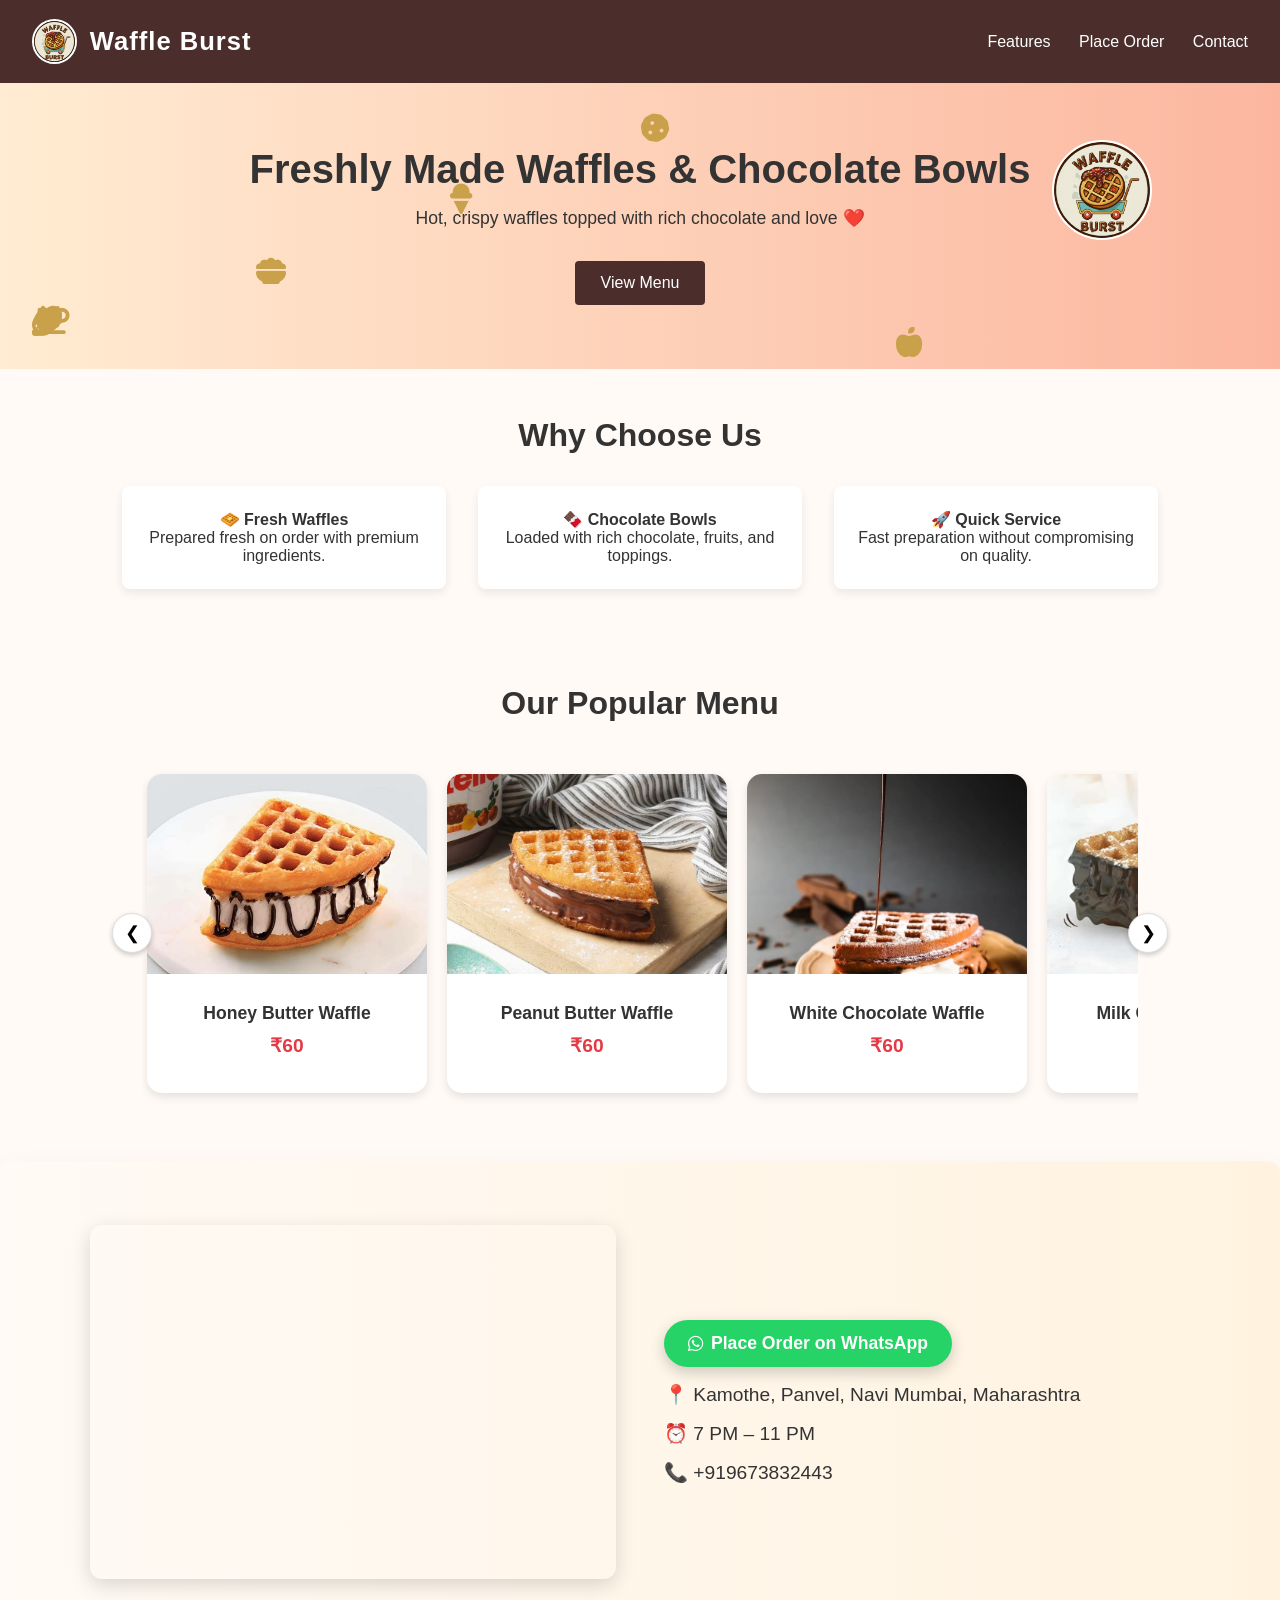
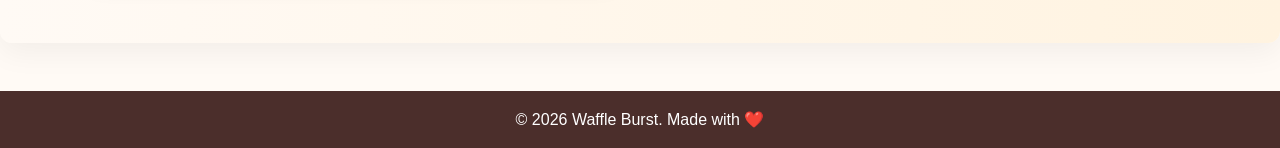
==== index.html @ cf6575ee "Initial push" ====
<!DOCTYPE html>
<html lang="en">

<head>
    <meta charset="UTF-8">

    <meta name="viewport" content="width=device-width, initial-scale=1.0">
    <title>Waffle Burst | Fresh Waffles & Chocolate Bowls</title>

    <!-- Font Awesome for icons -->
    <link rel="stylesheet" href="https://cdnjs.cloudflare.com/ajax/libs/font-awesome/6.5.0/css/all.min.css">

    <link rel="stylesheet" href="css/style.css">

</head>

<body>
    <div id="header-placeholder"></div>
    <section class="hero">
        <h2>Freshly Made Waffles & Chocolate Bowls</h2>
        <p>Hot, crispy waffles topped with rich chocolate and love ❤️</p>
        <button onclick="window.location.href='order.html'">
            View Menu
        </button>


        <!-- Floating logo -->
        <div class="floating-logo">
            <img src="assets/images/logo/logo-circle.jpeg" alt="Waffle Burst Logo">
        </div>

        <!-- Floating dessert icons -->
        <div class="floating-icon"><i class="fa-solid fa-bowl-food"></i></div>
        <div class="floating-icon"><i class="fa-solid fa-cookie"></i></div>
        <div class="floating-icon"><i class="fa-solid fa-ice-cream"></i></div>
        <div class="floating-icon"><i class="fa-solid fa-apple-whole"></i></div>
        <div class="floating-icon"><i class="fa-solid fa-droplet"></i></div>
        <div class="floating-icon"><i class="fa-solid fa-candy-cane"></i></div>
        <div class="floating-icon"><i class="fa-solid fa-mug-saucer"></i></div>
        <div class="floating-icon"><i class="fa-solid fa-pepper-hot"></i></div>
    </section>




    <section class="section" id="features">
        <h3>Why Choose Us</h3>
        <div class="features">
            <div class="card">
                <h4>🧇 Fresh Waffles</h4>
                <p>Prepared fresh on order with premium ingredients.</p>
            </div>
            <div class="card">
                <h4>🍫 Chocolate Bowls</h4>
                <p>Loaded with rich chocolate, fruits, and toppings.</p>
            </div>
            <div class="card">
                <h4>🚀 Quick Service</h4>
                <p>Fast preparation without compromising on quality.</p>
            </div>
        </div>
    </section>

    <section class="section" id="menu">
        <h3>Our Popular Menu</h3>
        <div class="menu-slider-wrapper">
            <button class="menu-nav-btn menu-prev-btn">&#10094;</button>

            <div class="menu-items" id="menuSlider">
                <div class="menu-item">
                    <img src="assets/images/product/1.jpeg" alt="Honey Butter Waffle">
                    <div>
                        <h4>Honey Butter Waffle</h4>
                        <p>₹60</p>
                    </div>
                </div>

                <div class="menu-item">
                    <img src="assets/images/product/4.jpeg" alt="Peanut Butter Waffle">
                    <div>
                        <h4>Peanut Butter Waffle</h4>
                        <p>₹60</p>
                    </div>
                </div>

                <div class="menu-item">
                    <img src="assets/images/product/5.jpeg" alt="White Chocolate Waffle">
                    <div>
                        <h4>White Chocolate Waffle</h4>
                        <p>₹60</p>
                    </div>
                </div>

                <div class="menu-item">
                    <img src="assets/images/product/6.jpeg" alt="Milk Chocolate Waffle">
                    <div>
                        <h4>Milk Chocolate Waffle</h4>
                        <p>₹60</p>
                    </div>
                </div>

                <div class="menu-item">
                    <img src="assets/images/product/7.jpeg" alt="Almond Chocolate Waffle">
                    <div>
                        <h4>Almond Chocolate Waffle</h4>
                        <p>₹110</p>
                    </div>
                </div>

                <div class="menu-item">
                    <img src="assets/images/product/8.jpeg" alt="Dark Chocolate Waffle">
                    <div>
                        <h4>Dark Chocolate Waffle</h4>
                        <p>₹120</p>
                    </div>
                </div>

                <div class="menu-item">
                    <img src="assets/images/product/9.jpeg" alt="Dark & White Chocolate Waffle">
                    <div>
                        <h4>Dark & White Chocolate Waffle</h4>
                        <p>₹130</p>
                    </div>
                </div>

                <div class="menu-item">
                    <img src="assets/images/product/1.jpeg" alt="Milk & White Chocolate Waffle">
                    <div>
                        <h4>Milk & White Chocolate Waffle</h4>
                        <p>₹130</p>
                    </div>
                </div>

                <div class="menu-item">
                    <img src="assets/images/product/2.jpeg" alt="Triple Chocolate Waffle">
                    <div>
                        <h4>Triple Chocolate Waffle</h4>
                        <p>₹150</p>
                    </div>
                </div>

                <div class="menu-item">
                    <img src="assets/images/product/3.jpeg" alt="Kitkat Waffle">
                    <div>
                        <h4>Kitkat Waffle</h4>
                        <p>₹150</p>
                    </div>
                </div>

                <div class="menu-item">
                    <img src="assets/images/product/4.jpeg" alt="Naked Nutella Waffle">
                    <div>
                        <h4>Naked Nutella Waffle</h4>
                        <p>₹170</p>
                    </div>
                </div>

                <div class="menu-item">
                    <img src="assets/images/product/5.jpeg" alt="Butterscotch Waffle">
                    <div>
                        <h4>Butterscotch Waffle</h4>
                        <p>₹130</p>
                    </div>
                </div>

                <div class="menu-item">
                    <img src="assets/images/product/6.jpeg" alt="Oreo Cream Waffle">
                    <div>
                        <h4>Oreo Cream Waffle</h4>
                        <p>₹150</p>
                    </div>
                </div>

                <div class="menu-item">
                    <img src="assets/images/product/7.jpeg" alt="Red Velvet Waffle">
                    <div>
                        <h4>Red Velvet Waffle</h4>
                        <p>₹150</p>
                    </div>
                </div>

                <div class="menu-item">
                    <img src="assets/images/product/8.jpeg" alt="Biscoff Waffle">
                    <div>
                        <h4>Biscoff Waffle</h4>
                        <p>₹170</p>
                    </div>
                </div>

                <div class="menu-item">
                    <img src="assets/images/product/9.jpeg" alt="Pistachio Kunafa Waffle">
                    <div>
                        <h4>Pistachio Kunafa Waffle</h4>
                        <p>₹180</p>
                    </div>
                </div>

                <div class="menu-item">
                    <img src="assets/images/product/11.jpg" alt="Dark Fantasy Bowl">
                    <div>
                        <h4>Dark Fantasy Bowl</h4>
                        <p>₹99</p>
                    </div>
                </div>

                <div class="menu-item">
                    <img src="assets/images/product/10.jpg" alt="Classic Chocolate Bowl">
                    <div>
                        <h4>Classic Chocolate Bowl</h4>
                        <p>₹99</p>
                    </div>
                </div>

                <div class="menu-item">
                    <img src="assets/images/product/12.jpg" alt="Double Chocolate Bowl">
                    <div>
                        <h4>Double Chocolate Bowl</h4>
                        <p>₹120</p>
                    </div>
                </div>

                <div class="menu-item">
                    <img src="assets/images/product/13.webp" alt="Triple Chocolate Bowl">
                    <div>
                        <h4>Triple Chocolate Bowl</h4>
                        <p>₹120</p>
                    </div>
                </div>

                <div class="menu-item">
                    <img src="assets/images/product/11.jpg" alt="Kitkat Bowl">
                    <div>
                        <h4>Kitkat Bowl</h4>
                        <p>₹120</p>
                    </div>
                </div>

                <div class="menu-item">
                    <img src="assets/images/product/12.jpg" alt="Oreo Chocolate Bowl">
                    <div>
                        <h4>Oreo Chocolate Bowl</h4>
                        <p>₹140</p>
                    </div>
                </div>

                <div class="menu-item">
                    <img src="assets/images/product/10.jpg" alt="Nutella Chocolate Bowl">
                    <div>
                        <h4>Nutella Chocolate Bowl</h4>
                        <p>₹140</p>
                    </div>
                </div>

                <div class="menu-item">
                    <img src="assets/images/product/13.webp" alt="Lotus Biscoff Bowl">
                    <div>
                        <h4>Lotus Biscoff Bowl</h4>
                        <p>₹140</p>
                    </div>
                </div>
                <button class="menu-nav-btn menu-next-btn">&#10095;</button>
            </div>
        </div>
    </section>
    <section class="section contact-section" id="contact">
        <div class="contact-wrapper">

            <!-- Map on the left -->
            <div class="map-container wow slideInLeft">
                <iframe
                    src="https://www.google.com/maps/embed?pb=!1m18!1m12!1m3!1d120703.31791237797!2d73.0930578!3d19.0206609!2m3!1f0!2f0!3f0!3m2!1i1024!2i768!4f13.1!3m3!1m2!1s0x3be7e9ada5670105%3A0xb6be27c3fa87b53!2sWaffle%20burst!5e0!3m2!1sen!2sin!4v1769348618254!5m2!1sen!2sin"
                    width="300" height="350" style="border:0;" allowfullscreen="" loading="lazy"
                    referrerpolicy="no-referrer-when-downgrade"></iframe>
            </div>

            <!-- Contact info + Order button -->
            <div class="contact-info wow slideInRight">
                <a href="https://wa.me/+919673832443?text=Hi%20I%20want%20to%20order%20waffles!" target="_blank"
                    class="whatsapp-btn">
                    <i class="fa-brands fa-whatsapp"></i> Place Order on WhatsApp
                </a>
                <p>📍 Kamothe, Panvel, Navi Mumbai, Maharashtra</p>
                <p>⏰ 7 PM – 11 PM</p>
                <p>📞 +919673832443</p>
            </div>

        </div>
    </section>
    <div id="footer-placeholder"></div>
    <script src="js/script.js"></script>

</body>

</html>
---- css/style.css ----
:root {
    --primary: #1a1a1a;
    --accent: #c9a14a;
    --bg: #0f0f0f;
    --text: #eaeaea;
    --muted: #9a9a9a;
}

* {
    margin: 0;
    padding: 0;
    box-sizing: border-box;
    font-family: 'Segoe UI', Tahoma, Geneva, Verdana, sans-serif;
}

body {
    background: #fffaf5;
    color: #333;
}

header {
    background: #4b2e2b;
    color: #fff;
    padding: 1.2rem 2rem;
    display: flex;
    justify-content: space-between;
    align-items: center;
}

header h1 {
    font-size: 1.6rem;
    letter-spacing: 1px;
}

nav a {
    color: #fff;
    margin-left: 1.5rem;
    text-decoration: none;
    font-weight: 500;
}

nav a:hover {
    text-decoration: underline;
}

.hero {
    padding: 4rem 2rem;
    text-align: center;
    background: linear-gradient(to right, #ffecd2, #fcb69f);
}

.hero h2 {
    font-size: 2.5rem;
    margin-bottom: 1rem;
}

.hero p {
    font-size: 1.1rem;
    margin-bottom: 2rem;
}

.hero button {
    background: #4b2e2b;
    color: #fff;
    border: none;
    padding: 0.8rem 1.6rem;
    font-size: 1rem;
    cursor: pointer;
    border-radius: 4px;
}

.section {
    padding: 3rem 2rem;
    max-width: 1100px;
    margin: auto;
}

.section h3 {
    text-align: center;
    margin-bottom: 2rem;
    font-size: 2rem;
}

.features {
    display: grid;
    grid-template-columns: repeat(auto-fit, minmax(250px, 1fr));
    gap: 2rem;
}

.card {
    background: #fff;
    padding: 1.5rem;
    border-radius: 8px;
    box-shadow: 0 4px 10px rgba(0, 0, 0, 0.08);
    text-align: center;
}

.menu-items {
    display: grid;
    grid-template-columns: repeat(auto-fit, minmax(220px, 1fr));
    gap: 2rem;
}

.menu-item {
    background: #fff;
    border-radius: 8px;
    overflow: hidden;
    box-shadow: 0 4px 10px rgba(0, 0, 0, 0.08);
}

.menu-item img {
    width: 100%;
    height: 160px;
    object-fit: cover;
}

footer {
    background: #4b2e2b;
    color: #fff;
    text-align: center;
    padding: 1.2rem;
    margin-top: 3rem;
}

@media (max-width: 600px) {
    .hero h2 {
        font-size: 2rem;
    }
}

.logo-area {
    display: flex;
    align-items: center;
    gap: 0.8rem;
}

.logo-area img {
    width: 45px;
    height: 45px;
    border-radius: 50%;
    object-fit: cover;
    border: 2px solid #fff;
    /* optional */
}

nav a {
    position: relative;
    color: #fff;
    margin-left: 1.5rem;
    text-decoration: none;
    font-weight: 500;
    padding-bottom: 4px;
    transition: color 0.3s ease;
}

/* underline slide animation */
nav a::after {
    content: "";
    position: absolute;
    left: 0;
    bottom: 0;
    width: 0%;
    height: 2px;
    background-color: #fff;
    transition: width 0.3s ease;
}

/* hover effect */
nav a:hover {
    color: #ffecd2;
    text-decoration: none;
}

nav a:hover::after {
    width: 100%;
}

nav a {
    animation: navFade 0.6s ease forwards;
    opacity: 0;
}

nav a:nth-child(1) {
    animation-delay: 0.2s;
}

nav a:nth-child(2) {
    animation-delay: 0.35s;
}

nav a:nth-child(3) {
    animation-delay: 0.5s;
}

@keyframes navFade {
    from {
        opacity: 0;
        transform: translateY(-6px);
    }

    to {
        opacity: 1;
        transform: translateY(0);
    }
}

nav a:active {
    transform: scale(0.95);
}

.logo-area {
    display: flex;
    align-items: center;
    gap: 0.8rem;
    cursor: pointer;
}

/* LOGO */
.logo-area img {
    width: 45px;
    height: 45px;
    border-radius: 50%;
    object-fit: cover;
    border: 2px solid #fff;
    animation: logoPop 0.8s ease forwards;
}

/* BRAND NAME */
.logo-area h1 {
    font-size: 1.6rem;
    letter-spacing: 1px;
    animation: textSlide 0.8s ease forwards;
}

/* Entrance animations */
@keyframes logoPop {
    0% {
        opacity: 0;
        transform: scale(0.5) rotate(-10deg);
    }

    100% {
        opacity: 1;
        transform: scale(1) rotate(0);
    }
}

@keyframes textSlide {
    0% {
        opacity: 0;
        transform: translateX(-10px);
    }

    100% {
        opacity: 1;
        transform: translateX(0);
    }
}

.logo-area:hover img {
    transform: rotate(5deg) scale(1.05);
    transition: transform 0.3s ease;
}

.logo-area:hover h1 {
    letter-spacing: 2px;
    transition: letter-spacing 0.3s ease;
}

/* Mobile adjustments */
@media (max-width: 768px) {

    /* Header padding smaller */
    header {
        padding: 0.8rem 1.2rem;
        flex-direction: column;
        align-items: center;
    }

    /* Logo and name stacked */
    .logo-area {
        flex-direction: row;
        /* still row, but can wrap if needed */
        justify-content: center;
        gap: 0.5rem;
        margin-bottom: 0.5rem;
    }

    .logo-area img {
        width: 35px;
        height: 35px;
    }

    .logo-area h1 {
        font-size: 1.3rem;
    }

    /* Navbar links wrap to next line if needed */
    nav {
        display: flex;
        flex-wrap: wrap;
        justify-content: center;
        margin-top: 0.5rem;
    }

    nav a {
        margin: 0.3rem 0.8rem;
        font-size: 0.95rem;
    }

    .hero h2 {
        font-size: 2rem;
    }

    .hero p {
        font-size: 1rem;
    }

    .hero button {
        padding: 0.7rem 1.4rem;
        font-size: 0.9rem;
    }
}

/* Floating logo style */
.floating-logo {
    position: absolute;
    top: 25%;
    right: 10%;
    width: 100px;
    height: 100px;
    z-index: 5;
    animation: float 4s ease-in-out infinite;
    cursor: pointer;
}

.floating-logo img {
    width: 100%;
    height: 100%;
    border-radius: 50%;
    border: 2px solid #fff;
    transition: transform 0.3s ease;
}

/* Hover: bounce like ball */
.floating-logo:hover img {
    transform: translateY(-15px) rotate(15deg) scale(1.1);
}

/* Floating animation */
@keyframes float {
    0% {
        transform: translateY(0) translateX(0);
    }

    25% {
        transform: translateY(-10px) translateX(5px);
    }

    50% {
        transform: translateY(0) translateX(0);
    }

    75% {
        transform: translateY(10px) translateX(-5px);
    }

    100% {
        transform: translateY(0) translateX(0);
    }
}

/* Mobile adjustment */
@media(max-width: 768px) {
    .floating-logo {
        top: 15%;
        right: 5%;
        width: 85px;
        height: 85px;
    }
}

.hero {
    position: relative;
    padding: 4rem 2rem;
    text-align: center;
    background: linear-gradient(to right, #ffecd2, #fcb69f);
}

/* Floating logo */
.floating-logo {
    position: absolute;
    top: 20%;
    right: 10%;
    width: 100px;
    height: 100px;
    z-index: 5;
    animation: float 14s ease-in-out infinite;
    cursor: pointer;
}

.floating-logo img {
    width: 100%;
    height: 100%;
    border-radius: 50%;
    border: 2px solid #fff;
    transition: transform 0.3s ease;
}

.floating-logo:hover img {
    transform: translateY(-15px) rotate(15deg) scale(1.1);
}

/* Floating dessert icons */
.floating-icon {
    position: absolute;
    font-size: 30px;
    color: #c9a14a;
    /* gold accent */
    animation: floatIcon 6s ease-in-out infinite;
    cursor: default;
    transition: transform 0.3s ease, color 0.3s ease;
}

.floating-icon:hover {
    transform: translateY(-15px) rotate(20deg) scale(1.3);
    color: #ffecd2;
}

/* Different positions and delays */
.floating-icon:nth-child(1) {
    top: 20%;
    left: 10%;
    animation-delay: 0s;
}

.floating-icon:nth-child(2) {
    top: 50%;
    left: 80%;
    animation-delay: 1.5s;
}

.floating-icon:nth-child(3) {
    top: 70%;
    left: 30%;
    animation-delay: 3s;
}

.floating-icon:nth-child(4) {
    top: 40%;
    left: 60%;
    animation-delay: 4.5s;
}

.floating-icon:nth-child(5) {
    top: 60%;
    left: 20%;
    animation-delay: 2.2s;
}

.floating-icon:nth-child(6) {
    top: 10%;
    left: 50%;
    animation-delay: 3.8s;
}

.floating-icon:nth-child(7) {
    top: 35%;
    left: 35%;
    animation-delay: 1s;
}

.floating-icon:nth-child(8) {
    top: 85%;
    left: 70%;
    animation-delay: 2.8s;
}

/* Floating animation */
@keyframes float {
    0% {
        transform: translateY(0) translateX(0) rotate(0deg);
    }

    25% {
        transform: translateY(-10px) translateX(5px) rotate(10deg);
    }

    50% {
        transform: translateY(0) translateX(0) rotate(0deg);
    }

    75% {
        transform: translateY(10px) translateX(-5px) rotate(-10deg);
    }

    100% {
        transform: translateY(0) translateX(0) rotate(0deg);
    }
}

@keyframes floatIcon {
    0% {
        transform: translateY(0) translateX(0) rotate(0deg);
    }

    25% {
        transform: translateY(-15px) translateX(10px) rotate(10deg);
    }

    50% {
        transform: translateY(0) translateX(0) rotate(0deg);
    }

    75% {
        transform: translateY(15px) translateX(-10px) rotate(-10deg);
    }

    100% {
        transform: translateY(0) translateX(0) rotate(0deg);
    }
}

/* Mobile adjustments */
@media(max-width: 768px) {
    .floating-logo {
        width: 45px;
        height: 45px;
        top: 15%;
        right: 5%;
    }

    .floating-icon {
        font-size: 20px;
    }
}



/* Contact Section */
.contact-section {
    background: linear-gradient(to right, #fffaf5, #fff3e0);
    padding: 4rem 2rem;
    border-radius: 12px;
    box-shadow: 0 10px 30px rgba(0, 0, 0, 0.05);
    max-width: 2100px;
}

.contact-wrapper {
    display: flex;
    gap: 3rem;
    max-width: 1100px;
    margin: auto;
    align-items: center;
}

.map-container {
    flex: 1;
    min-height: 300px;
    border-radius: 12px;
    overflow: hidden;
    box-shadow: 0 6px 20px rgba(0, 0, 0, 0.15);
    transition: transform 0.5s ease;
}

.map-container:hover {
    transform: scale(1.02);
}

.contact-info {
    flex: 1;
    display: flex;
    flex-direction: column;
    justify-content: flex-start;
    align-items: flex-start;
    gap: 1rem;
    opacity: 0;
    transform: translateX(50px);
    transition: all 0.8s ease;
}

.contact-info.show {
    opacity: 1;
    transform: translateX(0);
}

.contact-info p {
    font-size: 1.2rem;
    margin: 0;
}

.whatsapp-btn {
    display: inline-flex;
    align-items: center;
    background-color: #25D366;
    color: #fff;
    font-weight: bold;
    padding: 0.8rem 1.5rem;
    border-radius: 50px;
    text-decoration: none;
    font-size: 1.1rem;
    box-shadow: 0 5px 15px rgba(0, 0, 0, 0.2);
    transform: translateX(100px);
    opacity: 0;
    transition: all 0.8s ease 0.2s;
}

.whatsapp-btn.show {
    transform: translateX(0);
    opacity: 1;
}

.whatsapp-btn i {
    margin-right: 0.5rem;
}

.whatsapp-btn:hover {
    transform: scale(1.1);
    box-shadow: 0 8px 20px rgba(0, 0, 0, 0.3);
}

/* Mobile view: stack vertically */
@media(max-width: 768px) {
    .contact-wrapper {
        flex-direction: column;
        gap: 1.5rem;
    }

    .contact-info {
        align-items: center;
        text-align: center;
    }

    .map-container {
        width: 100%;
        min-height: 200px;
    }
}

/* Wrapper to position buttons relative to the menu */
.menu-slider-wrapper {
    position: relative;
    width: 100%;
    padding: 0 20px;
    /* Space for buttons */
    box-sizing: border-box;
}

/* The Scrollable Container */
.menu-items {
    display: flex;
    overflow-x: auto;
    /* Enables horizontal scroll */
    scroll-behavior: smooth;
    /* Smooth sliding */
    gap: 20px;
    /* Space between cards */
    padding: 20px 5px;
    /* Padding for shadows */

    /* Hide scrollbars */
    scrollbar-width: none;
    /* Firefox */
    -ms-overflow-style: none;
    /* IE/Edge */
}

.menu-items::-webkit-scrollbar {
    display: none;
    /* Chrome/Safari */
}

/* Individual Card Styling */
.menu-item {
    flex: 0 0 280px;
    /* FIXED WIDTH: Prevents shrinking */
    background: white;
    border-radius: 15px;
    box-shadow: 0 4px 10px rgba(0, 0, 0, 0.1);
    overflow: hidden;
    text-align: center;
    transition: transform 0.3s;
}

.menu-item:hover {
    transform: translateY(-5px);
    /* Lift effect on hover */
}

/* Image Styling */
.menu-item img {
    width: 100%;
    height: 200px;
    object-fit: cover;
}

/* Text Content */
.menu-item div {
    padding: 15px;
}

.menu-item h4 {
    margin: 10px 0;
    font-size: 1.1rem;
}

.menu-item p {
    color: #e63946;
    /* Accent color for price */
    font-weight: bold;
    font-size: 1.2rem;
}

/* Navigation Buttons */
.menu-nav-btn {
    position: absolute;
    top: 50%;
    transform: translateY(-50%);
    background: #fff;
    border: 1px solid #ddd;
    width: 40px;
    height: 40px;
    border-radius: 50%;
    cursor: pointer;
    font-size: 18px;
    box-shadow: 0 2px 5px rgba(0, 0, 0, 0.2);
    z-index: 10;
    transition: background 0.3s;
}

.menu-nav-btn:hover {
    background: #f0f0f0;
}

.menu-prev-btn {
    left: -10px;
}

.menu-next-btn {
    right: -10px;
}

/* Responsive: Hide buttons on mobile (scrolling is natural on touch) */
@media (max-width: 768px) {
    .menu-nav-btn {
        display: none;
    }

    .menu-slider-wrapper {
        padding: 0;
    }
}
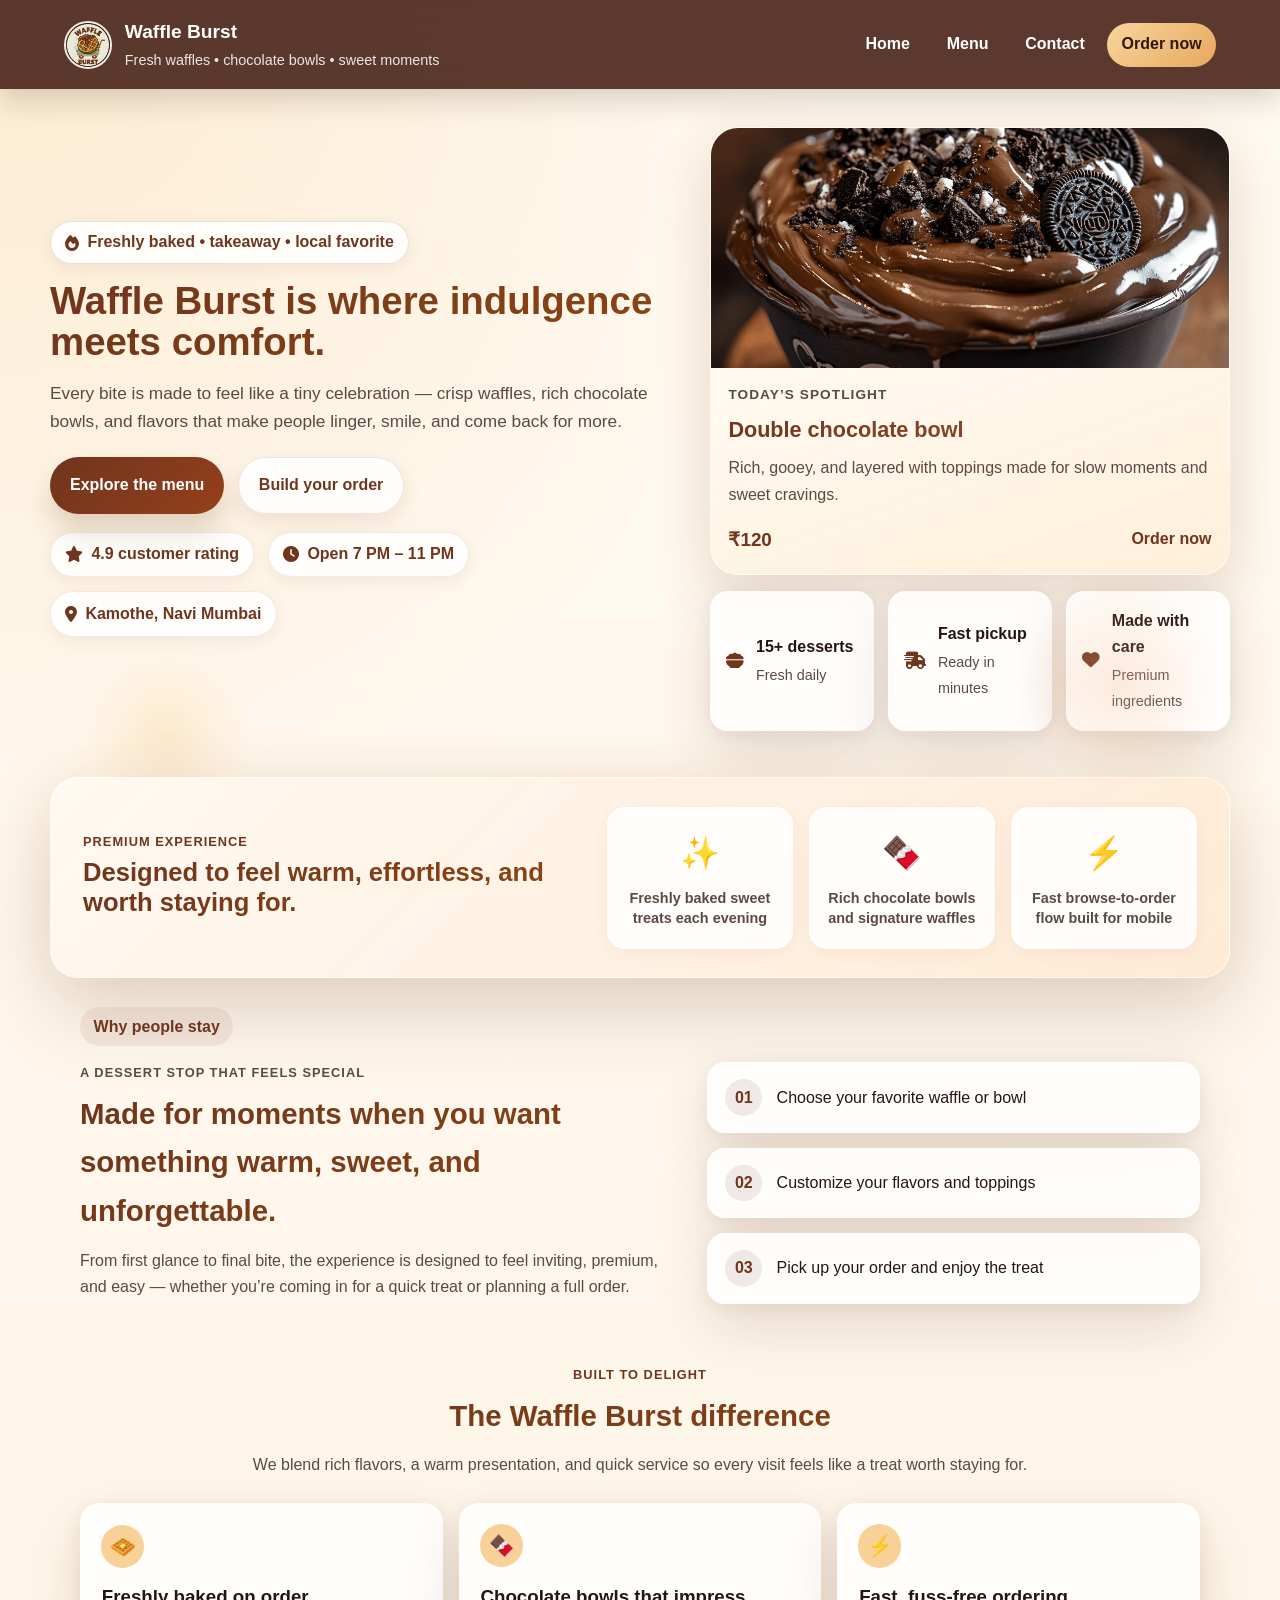
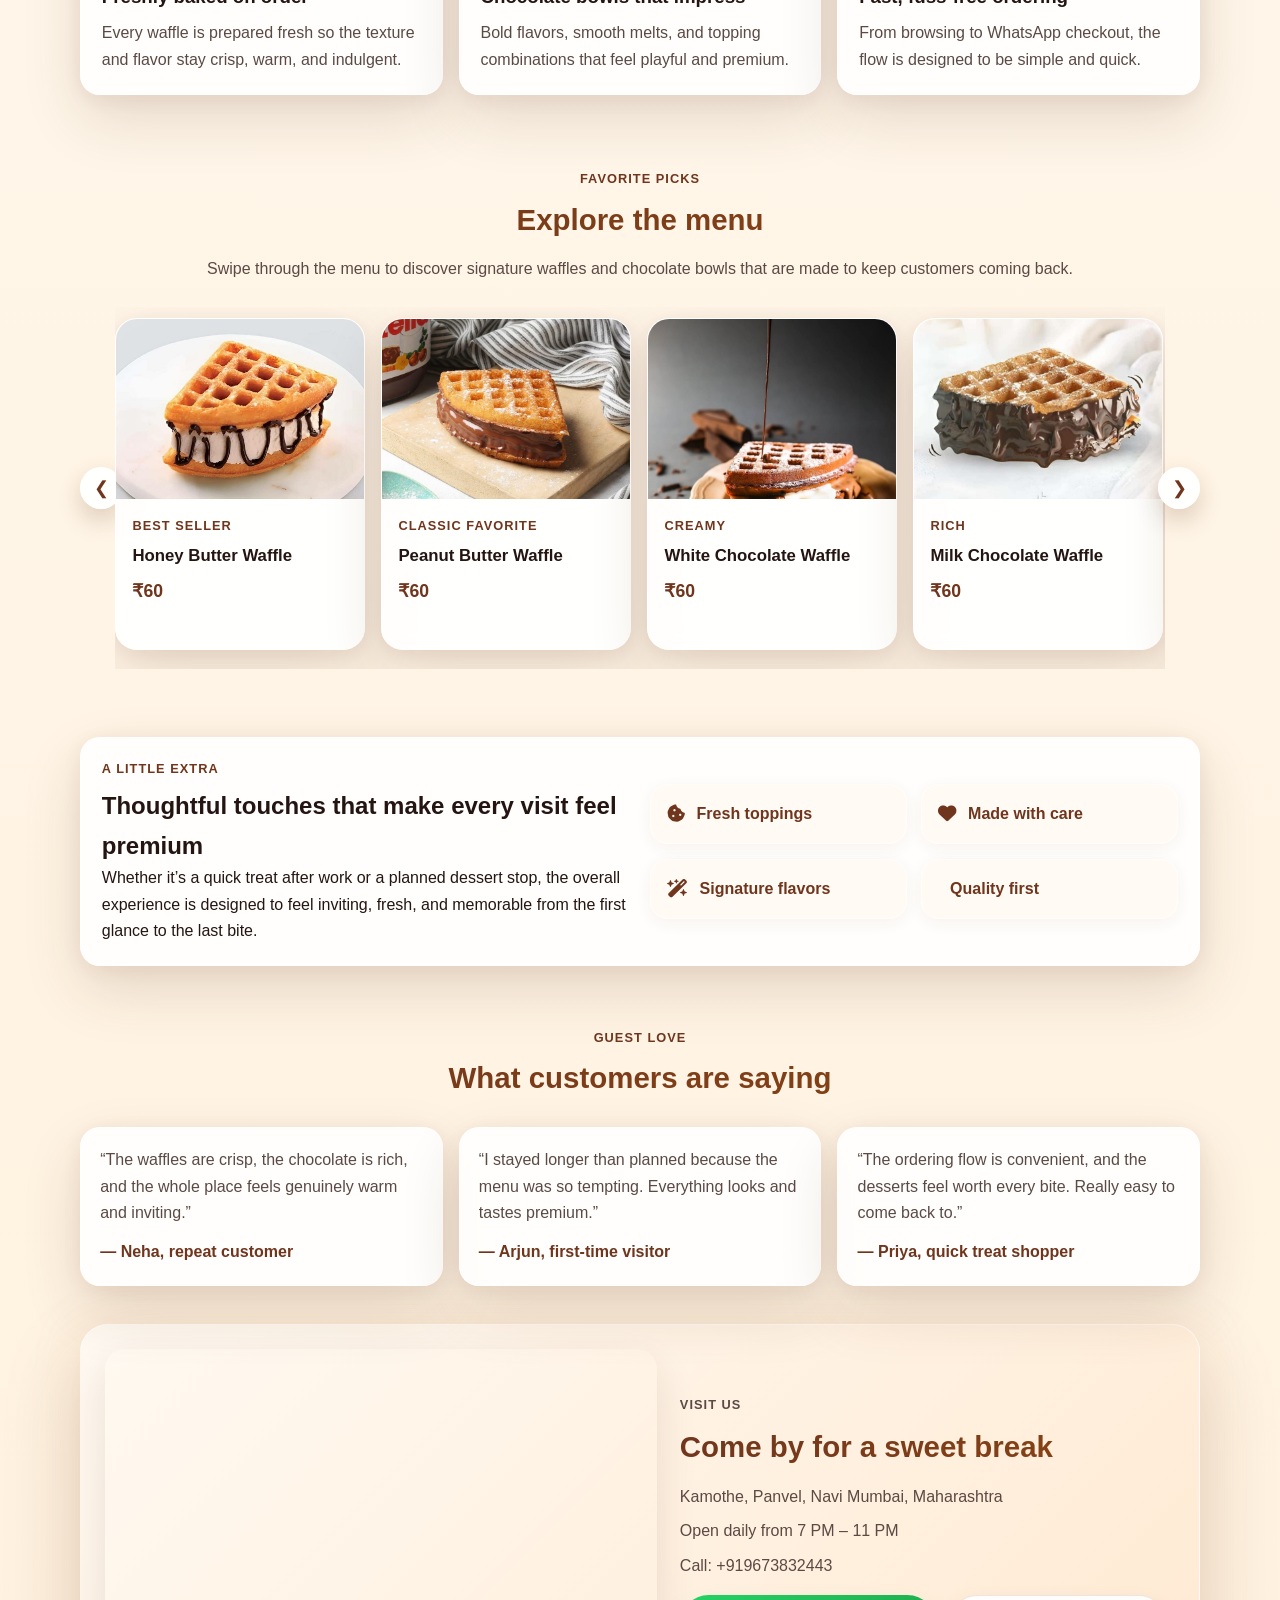
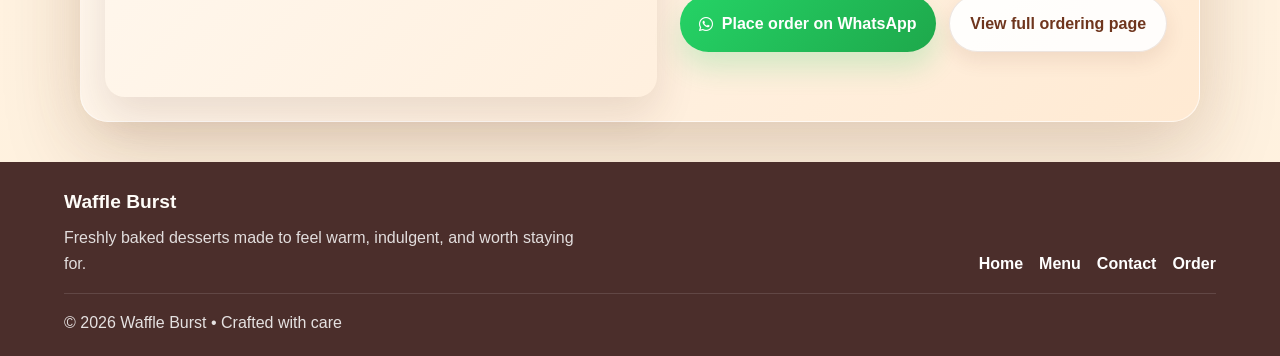
==== commit ad4337e7: "changed ui" ====
--- a/index.html
+++ b/index.html
@@ -3,292 +3,348 @@
 
 <head>
     <meta charset="UTF-8">
-
     <meta name="viewport" content="width=device-width, initial-scale=1.0">
     <title>Waffle Burst | Fresh Waffles & Chocolate Bowls</title>
-
-    <!-- Font Awesome for icons -->
     <link rel="stylesheet" href="https://cdnjs.cloudflare.com/ajax/libs/font-awesome/6.5.0/css/all.min.css">
-
     <link rel="stylesheet" href="css/style.css">
-
 </head>
 
 <body>
+    <div class="loader">
+        <div class="loader-content">
+            <img src="assets/images/logo/logo-circle.jpeg" alt="Waffle Burst" class="loader-logo">
+            <p class="loader-text">WAFFLE BURST</p>
+        </div>
+    </div>
     <div id="header-placeholder"></div>
+
     <section class="hero">
-        <h2>Freshly Made Waffles & Chocolate Bowls</h2>
-        <p>Hot, crispy waffles topped with rich chocolate and love ❤️</p>
-        <button onclick="window.location.href='order.html'">
-            View Menu
-        </button>
-
-
-        <!-- Floating logo -->
-        <div class="floating-logo">
-            <img src="assets/images/logo/logo-circle.jpeg" alt="Waffle Burst Logo">
-        </div>
-
-        <!-- Floating dessert icons -->
-        <div class="floating-icon"><i class="fa-solid fa-bowl-food"></i></div>
-        <div class="floating-icon"><i class="fa-solid fa-cookie"></i></div>
-        <div class="floating-icon"><i class="fa-solid fa-ice-cream"></i></div>
-        <div class="floating-icon"><i class="fa-solid fa-apple-whole"></i></div>
-        <div class="floating-icon"><i class="fa-solid fa-droplet"></i></div>
-        <div class="floating-icon"><i class="fa-solid fa-candy-cane"></i></div>
-        <div class="floating-icon"><i class="fa-solid fa-mug-saucer"></i></div>
-        <div class="floating-icon"><i class="fa-solid fa-pepper-hot"></i></div>
-    </section>
-
-
-
+        <div class="hero-copy reveal">
+            <p class="hero-badge"><i class="fa-solid fa-fire"></i> Freshly baked • takeaway • local favorite</p>
+            <h1>Waffle Burst is where indulgence meets comfort.</h1>
+            <p class="hero-description">
+                Every bite is made to feel like a tiny celebration — crisp waffles, rich chocolate bowls,
+                and flavors that make people linger, smile, and come back for more.
+            </p>
+            <div class="hero-actions">
+                <a href="#menu" class="primary-btn">Explore the menu</a>
+                <a href="order.html" class="secondary-btn">Build your order</a>
+            </div>
+            <div class="hero-meta">
+                <span><i class="fa-solid fa-star"></i> 4.9 customer rating</span>
+                <span><i class="fa-solid fa-clock"></i> Open 7 PM – 11 PM</span>
+                <span><i class="fa-solid fa-location-dot"></i> Kamothe, Navi Mumbai</span>
+            </div>
+        </div>
+
+        <div class="hero-showcase reveal">
+            <div class="showcase-card spotlight-card">
+                <img src="assets/images/product/13.webp" alt="Chocolate bowl special">
+                <div class="showcase-copy">
+                    <p class="eyebrow">Today’s spotlight</p>
+                    <h2>Double chocolate bowl</h2>
+                    <p>Rich, gooey, and layered with toppings made for slow moments and sweet cravings.</p>
+                    <div class="showcase-footer">
+                        <span>₹120</span>
+                        <a href="order.html">Order now</a>
+                    </div>
+                </div>
+            </div>
+
+            <div class="showcase-grid">
+                <div class="mini-card">
+                    <i class="fa-solid fa-bowl-food"></i>
+                    <div>
+                        <p>15+ desserts</p>
+                        <span>Fresh daily</span>
+                    </div>
+                </div>
+                <div class="mini-card">
+                    <i class="fa-solid fa-truck-fast"></i>
+                    <div>
+                        <p>Fast pickup</p>
+                        <span>Ready in minutes</span>
+                    </div>
+                </div>
+                <div class="mini-card">
+                    <i class="fa-solid fa-heart"></i>
+                    <div>
+                        <p>Made with care</p>
+                        <span>Premium ingredients</span>
+                    </div>
+                </div>
+            </div>
+        </div>
+    </section>
+
+    <section class="premium-strip reveal">
+        <div class="premium-strip__copy">
+            <p class="section-label">Premium experience</p>
+            <h2>Designed to feel warm, effortless, and worth staying for.</h2>
+        </div>
+        <div class="premium-strip__grid">
+            <div>
+                <span>✨</span>
+                <p>Freshly baked sweet treats each evening</p>
+            </div>
+            <div>
+                <span>🍫</span>
+                <p>Rich chocolate bowls and signature waffles</p>
+            </div>
+            <div>
+                <span>⚡</span>
+                <p>Fast browse-to-order flow built for mobile</p>
+            </div>
+        </div>
+    </section>
+
+    <div class="mobile-action-strip reveal">
+        <p>Tap to jump straight into your next treat.</p>
+        <div class="mobile-action-links">
+            <a href="#menu" class="primary-btn">Browse menu</a>
+            <a href="order.html" class="secondary-btn">Start order</a>
+        </div>
+    </div>
+
+    <section class="section intro-strip">
+        <div class="intro-badge reveal">Why people stay</div>
+        <div class="intro-grid">
+            <div class="intro-copy reveal">
+                <p class="section-label">A dessert stop that feels special</p>
+                <h2>Made for moments when you want something warm, sweet, and unforgettable.</h2>
+                <p>
+                    From first glance to final bite, the experience is designed to feel inviting, premium,
+                    and easy — whether you’re coming in for a quick treat or planning a full order.
+                </p>
+            </div>
+            <div class="intro-steps reveal">
+                <div>
+                    <span>01</span>
+                    <p>Choose your favorite waffle or bowl</p>
+                </div>
+                <div>
+                    <span>02</span>
+                    <p>Customize your flavors and toppings</p>
+                </div>
+                <div>
+                    <span>03</span>
+                    <p>Pick up your order and enjoy the treat</p>
+                </div>
+            </div>
+        </div>
+    </section>
 
     <section class="section" id="features">
-        <h3>Why Choose Us</h3>
-        <div class="features">
-            <div class="card">
-                <h4>🧇 Fresh Waffles</h4>
-                <p>Prepared fresh on order with premium ingredients.</p>
-            </div>
-            <div class="card">
-                <h4>🍫 Chocolate Bowls</h4>
-                <p>Loaded with rich chocolate, fruits, and toppings.</p>
-            </div>
-            <div class="card">
-                <h4>🚀 Quick Service</h4>
-                <p>Fast preparation without compromising on quality.</p>
-            </div>
-        </div>
-    </section>
-
-    <section class="section" id="menu">
-        <h3>Our Popular Menu</h3>
-        <div class="menu-slider-wrapper">
-            <button class="menu-nav-btn menu-prev-btn">&#10094;</button>
-
+        <div class="section-heading reveal">
+            <p class="section-label">Built to delight</p>
+            <h2>The Waffle Burst difference</h2>
+            <p class="section-copy">
+                We blend rich flavors, a warm presentation, and quick service so every visit feels like a treat worth staying for.
+            </p>
+        </div>
+        <div class="feature-grid">
+            <article class="feature-card reveal">
+                <span class="feature-icon">🧇</span>
+                <h3>Freshly baked on order</h3>
+                <p>Every waffle is prepared fresh so the texture and flavor stay crisp, warm, and indulgent.</p>
+            </article>
+            <article class="feature-card reveal">
+                <span class="feature-icon">🍫</span>
+                <h3>Chocolate bowls that impress</h3>
+                <p>Bold flavors, smooth melts, and topping combinations that feel playful and premium.</p>
+            </article>
+            <article class="feature-card reveal">
+                <span class="feature-icon">⚡</span>
+                <h3>Fast, fuss-free ordering</h3>
+                <p>From browsing to WhatsApp checkout, the flow is designed to be simple and quick.</p>
+            </article>
+        </div>
+    </section>
+
+    <section class="section specials-section" id="menu">
+        <div class="section-heading reveal">
+            <p class="section-label">Favorite picks</p>
+            <h2>Explore the menu</h2>
+            <p class="section-copy">
+                Swipe through the menu to discover signature waffles and chocolate bowls that are made to keep customers coming back.
+            </p>
+        </div>
+
+        <div class="menu-slider-wrapper reveal">
+            <button class="menu-nav-btn menu-prev-btn" type="button" aria-label="Scroll menu left">&#10094;</button>
             <div class="menu-items" id="menuSlider">
-                <div class="menu-item">
+                <article class="menu-item">
                     <img src="assets/images/product/1.jpeg" alt="Honey Butter Waffle">
                     <div>
-                        <h4>Honey Butter Waffle</h4>
-                        <p>₹60</p>
-                    </div>
-                </div>
-
-                <div class="menu-item">
+                        <p class="menu-tag">Best seller</p>
+                        <h3>Honey Butter Waffle</h3>
+                        <p class="menu-price">₹60</p>
+                    </div>
+                </article>
+                <article class="menu-item">
                     <img src="assets/images/product/4.jpeg" alt="Peanut Butter Waffle">
                     <div>
-                        <h4>Peanut Butter Waffle</h4>
-                        <p>₹60</p>
-                    </div>
-                </div>
-
-                <div class="menu-item">
+                        <p class="menu-tag">Classic favorite</p>
+                        <h3>Peanut Butter Waffle</h3>
+                        <p class="menu-price">₹60</p>
+                    </div>
+                </article>
+                <article class="menu-item">
                     <img src="assets/images/product/5.jpeg" alt="White Chocolate Waffle">
                     <div>
-                        <h4>White Chocolate Waffle</h4>
-                        <p>₹60</p>
-                    </div>
-                </div>
-
-                <div class="menu-item">
+                        <p class="menu-tag">Creamy</p>
+                        <h3>White Chocolate Waffle</h3>
+                        <p class="menu-price">₹60</p>
+                    </div>
+                </article>
+                <article class="menu-item">
                     <img src="assets/images/product/6.jpeg" alt="Milk Chocolate Waffle">
                     <div>
-                        <h4>Milk Chocolate Waffle</h4>
-                        <p>₹60</p>
-                    </div>
-                </div>
-
-                <div class="menu-item">
+                        <p class="menu-tag">Rich</p>
+                        <h3>Milk Chocolate Waffle</h3>
+                        <p class="menu-price">₹60</p>
+                    </div>
+                </article>
+                <article class="menu-item">
                     <img src="assets/images/product/7.jpeg" alt="Almond Chocolate Waffle">
                     <div>
-                        <h4>Almond Chocolate Waffle</h4>
-                        <p>₹110</p>
-                    </div>
-                </div>
-
-                <div class="menu-item">
+                        <p class="menu-tag">Premium</p>
+                        <h3>Almond Chocolate Waffle</h3>
+                        <p class="menu-price">₹110</p>
+                    </div>
+                </article>
+                <article class="menu-item">
                     <img src="assets/images/product/8.jpeg" alt="Dark Chocolate Waffle">
                     <div>
-                        <h4>Dark Chocolate Waffle</h4>
-                        <p>₹120</p>
-                    </div>
-                </div>
-
-                <div class="menu-item">
+                        <p class="menu-tag">Bold</p>
+                        <h3>Dark Chocolate Waffle</h3>
+                        <p class="menu-price">₹120</p>
+                    </div>
+                </article>
+                <article class="menu-item">
                     <img src="assets/images/product/9.jpeg" alt="Dark & White Chocolate Waffle">
                     <div>
-                        <h4>Dark & White Chocolate Waffle</h4>
-                        <p>₹130</p>
-                    </div>
-                </div>
-
-                <div class="menu-item">
-                    <img src="assets/images/product/1.jpeg" alt="Milk & White Chocolate Waffle">
-                    <div>
-                        <h4>Milk & White Chocolate Waffle</h4>
-                        <p>₹130</p>
-                    </div>
-                </div>
-
-                <div class="menu-item">
+                        <p class="menu-tag">Double treat</p>
+                        <h3>Dark & White Chocolate Waffle</h3>
+                        <p class="menu-price">₹130</p>
+                    </div>
+                </article>
+                <article class="menu-item">
                     <img src="assets/images/product/2.jpeg" alt="Triple Chocolate Waffle">
                     <div>
-                        <h4>Triple Chocolate Waffle</h4>
-                        <p>₹150</p>
-                    </div>
-                </div>
-
-                <div class="menu-item">
-                    <img src="assets/images/product/3.jpeg" alt="Kitkat Waffle">
-                    <div>
-                        <h4>Kitkat Waffle</h4>
-                        <p>₹150</p>
-                    </div>
-                </div>
-
-                <div class="menu-item">
-                    <img src="assets/images/product/4.jpeg" alt="Naked Nutella Waffle">
-                    <div>
-                        <h4>Naked Nutella Waffle</h4>
-                        <p>₹170</p>
-                    </div>
-                </div>
-
-                <div class="menu-item">
-                    <img src="assets/images/product/5.jpeg" alt="Butterscotch Waffle">
-                    <div>
-                        <h4>Butterscotch Waffle</h4>
-                        <p>₹130</p>
-                    </div>
-                </div>
-
-                <div class="menu-item">
-                    <img src="assets/images/product/6.jpeg" alt="Oreo Cream Waffle">
-                    <div>
-                        <h4>Oreo Cream Waffle</h4>
-                        <p>₹150</p>
-                    </div>
-                </div>
-
-                <div class="menu-item">
-                    <img src="assets/images/product/7.jpeg" alt="Red Velvet Waffle">
-                    <div>
-                        <h4>Red Velvet Waffle</h4>
-                        <p>₹150</p>
-                    </div>
-                </div>
-
-                <div class="menu-item">
-                    <img src="assets/images/product/8.jpeg" alt="Biscoff Waffle">
-                    <div>
-                        <h4>Biscoff Waffle</h4>
-                        <p>₹170</p>
-                    </div>
-                </div>
-
-                <div class="menu-item">
-                    <img src="assets/images/product/9.jpeg" alt="Pistachio Kunafa Waffle">
-                    <div>
-                        <h4>Pistachio Kunafa Waffle</h4>
-                        <p>₹180</p>
-                    </div>
-                </div>
-
-                <div class="menu-item">
-                    <img src="assets/images/product/11.jpg" alt="Dark Fantasy Bowl">
-                    <div>
-                        <h4>Dark Fantasy Bowl</h4>
-                        <p>₹99</p>
-                    </div>
-                </div>
-
-                <div class="menu-item">
+                        <p class="menu-tag">Indulgent</p>
+                        <h3>Triple Chocolate Waffle</h3>
+                        <p class="menu-price">₹150</p>
+                    </div>
+                </article>
+                <article class="menu-item">
+                    <img src="assets/images/product/13.webp" alt="Dark Fantasy Bowl">
+                    <div>
+                        <p class="menu-tag">Limited favorite</p>
+                        <h3>Dark Fantasy Bowl</h3>
+                        <p class="menu-price">₹99</p>
+                    </div>
+                </article>
+                <article class="menu-item">
                     <img src="assets/images/product/10.jpg" alt="Classic Chocolate Bowl">
                     <div>
-                        <h4>Classic Chocolate Bowl</h4>
-                        <p>₹99</p>
-                    </div>
-                </div>
-
-                <div class="menu-item">
+                        <p class="menu-tag">Classic</p>
+                        <h3>Classic Chocolate Bowl</h3>
+                        <p class="menu-price">₹99</p>
+                    </div>
+                </article>
+                <article class="menu-item">
                     <img src="assets/images/product/12.jpg" alt="Double Chocolate Bowl">
                     <div>
-                        <h4>Double Chocolate Bowl</h4>
-                        <p>₹120</p>
-                    </div>
-                </div>
-
-                <div class="menu-item">
-                    <img src="assets/images/product/13.webp" alt="Triple Chocolate Bowl">
-                    <div>
-                        <h4>Triple Chocolate Bowl</h4>
-                        <p>₹120</p>
-                    </div>
-                </div>
-
-                <div class="menu-item">
+                        <p class="menu-tag">Extra rich</p>
+                        <h3>Double Chocolate Bowl</h3>
+                        <p class="menu-price">₹120</p>
+                    </div>
+                </article>
+                <article class="menu-item">
                     <img src="assets/images/product/11.jpg" alt="Kitkat Bowl">
                     <div>
-                        <h4>Kitkat Bowl</h4>
-                        <p>₹120</p>
-                    </div>
-                </div>
-
-                <div class="menu-item">
-                    <img src="assets/images/product/12.jpg" alt="Oreo Chocolate Bowl">
-                    <div>
-                        <h4>Oreo Chocolate Bowl</h4>
-                        <p>₹140</p>
-                    </div>
-                </div>
-
-                <div class="menu-item">
-                    <img src="assets/images/product/10.jpg" alt="Nutella Chocolate Bowl">
-                    <div>
-                        <h4>Nutella Chocolate Bowl</h4>
-                        <p>₹140</p>
-                    </div>
-                </div>
-
-                <div class="menu-item">
-                    <img src="assets/images/product/13.webp" alt="Lotus Biscoff Bowl">
-                    <div>
-                        <h4>Lotus Biscoff Bowl</h4>
-                        <p>₹140</p>
-                    </div>
-                </div>
-                <button class="menu-nav-btn menu-next-btn">&#10095;</button>
-            </div>
-        </div>
-    </section>
+                        <p class="menu-tag">Crunchy</p>
+                        <h3>Kitkat Bowl</h3>
+                        <p class="menu-price">₹120</p>
+                    </div>
+                </article>
+            </div>
+            <button class="menu-nav-btn menu-next-btn" type="button" aria-label="Scroll menu right">&#10095;</button>
+        </div>
+    </section>
+
+    <section class="section loyalty-section">
+        <div class="loyalty-panel reveal">
+            <div>
+                <p class="section-label">A little extra</p>
+                <h2>Thoughtful touches that make every visit feel premium</h2>
+                <p>
+                    Whether it’s a quick treat after work or a planned dessert stop, the overall experience is designed
+                    to feel inviting, fresh, and memorable from the first glance to the last bite.
+                </p>
+            </div>
+            <div class="loyalty-badges">
+                <div><i class="fa-solid fa-cookie-bite"></i><span>Fresh toppings</span></div>
+                <div><i class="fa-solid fa-heart"></i><span>Made with care</span></div>
+                <div><i class="fa-solid fa-wand-magic-sparkles"></i><span>Signature flavors</span></div>
+                <div><i class="fa-solid fa-badge-check"></i><span>Quality first</span></div>
+            </div>
+        </div>
+    </section>
+
+    <section class="section testimonial-section">
+        <div class="section-heading reveal">
+            <p class="section-label">Guest love</p>
+            <h2>What customers are saying</h2>
+        </div>
+        <div class="testimonial-grid">
+            <article class="testimonial-card reveal">
+                <p>“The waffles are crisp, the chocolate is rich, and the whole place feels genuinely warm and inviting.”</p>
+                <strong>— Neha, repeat customer</strong>
+            </article>
+            <article class="testimonial-card reveal">
+                <p>“I stayed longer than planned because the menu was so tempting. Everything looks and tastes premium.”</p>
+                <strong>— Arjun, first-time visitor</strong>
+            </article>
+            <article class="testimonial-card reveal">
+                <p>“The ordering flow is convenient, and the desserts feel worth every bite. Really easy to come back to.”</p>
+                <strong>— Priya, quick treat shopper</strong>
+            </article>
+        </div>
+    </section>
+
     <section class="section contact-section" id="contact">
         <div class="contact-wrapper">
-
-            <!-- Map on the left -->
-            <div class="map-container wow slideInLeft">
+            <div class="map-container reveal">
                 <iframe
                     src="https://www.google.com/maps/embed?pb=!1m18!1m12!1m3!1d120703.31791237797!2d73.0930578!3d19.0206609!2m3!1f0!2f0!3f0!3m2!1i1024!2i768!4f13.1!3m3!1m2!1s0x3be7e9ada5670105%3A0xb6be27c3fa87b53!2sWaffle%20burst!5e0!3m2!1sen!2sin!4v1769348618254!5m2!1sen!2sin"
-                    width="300" height="350" style="border:0;" allowfullscreen="" loading="lazy"
-                    referrerpolicy="no-referrer-when-downgrade"></iframe>
-            </div>
-
-            <!-- Contact info + Order button -->
-            <div class="contact-info wow slideInRight">
-                <a href="https://wa.me/+919673832443?text=Hi%20I%20want%20to%20order%20waffles!" target="_blank"
-                    class="whatsapp-btn">
-                    <i class="fa-brands fa-whatsapp"></i> Place Order on WhatsApp
-                </a>
-                <p>📍 Kamothe, Panvel, Navi Mumbai, Maharashtra</p>
-                <p>⏰ 7 PM – 11 PM</p>
-                <p>📞 +919673832443</p>
-            </div>
-
-        </div>
-    </section>
+                    allowfullscreen=""
+                    loading="lazy"
+                    referrerpolicy="no-referrer-when-downgrade"
+                    title="Waffle Burst location map">
+                </iframe>
+            </div>
+
+            <div class="contact-info reveal">
+                <p class="section-label">Visit us</p>
+                <h2>Come by for a sweet break</h2>
+                <p>Kamothe, Panvel, Navi Mumbai, Maharashtra</p>
+                <p>Open daily from 7 PM – 11 PM</p>
+                <p>Call: +919673832443</p>
+
+                <div class="contact-actions">
+                    <a href="https://wa.me/+919673832443?text=Hi%20I%20want%20to%20order%20waffles!" target="_blank" class="whatsapp-btn">
+                        <i class="fa-brands fa-whatsapp"></i> Place order on WhatsApp
+                    </a>
+                    <a href="order.html" class="secondary-btn">View full ordering page</a>
+                </div>
+            </div>
+        </div>
+    </section>
+
     <div id="footer-placeholder"></div>
     <script src="js/script.js"></script>
-
 </body>
 
-</html>+</html>
--- a/css/style.css
+++ b/css/style.css
@@ -1,752 +1,1177 @@
 :root {
-    --primary: #1a1a1a;
-    --accent: #c9a14a;
-    --bg: #0f0f0f;
-    --text: #eaeaea;
-    --muted: #9a9a9a;
+    --bg: #fff8ef;
+    --bg-2: #ffe9d2;
+    --card: rgba(255, 255, 255, 0.94);
+    --text: #241512;
+    --muted: #5b4944;
+    --accent: #6f351d;
+    --accent-soft: #f7cf92;
+    --shadow: 0 24px 60px rgba(80, 40, 22, 0.14);
+    --shadow-lg: 0 32px 80px rgba(80, 40, 22, 0.18);
+    --shadow-xl: 0 40px 100px rgba(80, 40, 22, 0.22);
+    --shadow-glow: 0 0 40px rgba(247, 207, 146, 0.3);
+    --radius: 28px;
+    --radius-sm: 20px;
 }
 
 * {
+    box-sizing: border-box;
     margin: 0;
     padding: 0;
-    box-sizing: border-box;
+}
+
+/* Loading Screen */
+.loader {
+    position: fixed;
+    top: 0;
+    left: 0;
+    width: 100%;
+    height: 100%;
+    background: linear-gradient(135deg, #fff8ef 0%, #ffe9d2 100%);
+    display: flex;
+    justify-content: center;
+    align-items: center;
+    z-index: 9999;
+    transition: opacity 0.7s ease, visibility 0.7s ease;
+}
+
+.loader.hidden {
+    opacity: 0;
+    visibility: hidden;
+}
+
+.loader-content {
+    text-align: center;
+}
+
+.loader-logo {
+    width: 120px;
+    height: 120px;
+    border-radius: 50%;
+    object-fit: cover;
+    margin: 0 auto 1.5rem;
+    border: 3px solid rgba(111,53,29,0.2);
+    animation: pulse 1.5s ease-in-out infinite;
+}
+
+@keyframes pulse {
+    0%, 100% {
+        transform: scale(1);
+        box-shadow: 0 0 0 0 rgba(111,53,29,0.4);
+    }
+    50% {
+        transform: scale(1.05);
+        box-shadow: 0 0 20px 10px rgba(111,53,29,0.2);
+    }
+}
+
+.loader-spinner {
+    width: 60px;
+    height: 60px;
+    border: 4px solid rgba(111,53,29,0.1);
+    border-top-color: var(--accent);
+    border-radius: 50%;
+    animation: spin 1s linear infinite;
+    margin: 0 auto 1rem;
+}
+
+.loader-text {
+    color: var(--accent);
+    font-weight: 800;
+    font-size: 1.6rem;
+    letter-spacing: 0.1em;
+}
+
+@keyframes spin {
+    to {
+        transform: rotate(360deg);
+    }
+}
+
+html {
+    scroll-behavior: smooth;
+}
+
+body {
     font-family: 'Segoe UI', Tahoma, Geneva, Verdana, sans-serif;
-}
-
-body {
-    background: #fffaf5;
-    color: #333;
+    color: var(--text);
+    background:
+        radial-gradient(circle at top left, rgba(247, 207, 146, 0.35), transparent 22%),
+        linear-gradient(180deg, #fffaf2 0%, #fff1de 100%);
+    line-height: 1.65;
+    -webkit-font-smoothing: antialiased;
+    overscroll-behavior-y: contain;
+    position: relative;
+}
+
+body::before,
+body::after {
+    content: '';
+    position: fixed;
+    inset: auto auto 8% 6%;
+    width: 180px;
+    height: 180px;
+    border-radius: 999px;
+    background: radial-gradient(circle, rgba(248, 213, 159, 0.4), transparent 65%);
+    pointer-events: none;
+    z-index: 0;
+    animation: drift 10s ease-in-out infinite alternate;
+}
+
+body::after {
+    inset: auto 4% 12% auto;
+    width: 220px;
+    height: 220px;
+    background: radial-gradient(circle, rgba(247, 182, 138, 0.28), transparent 68%);
+    animation-delay: 1.3s;
+}
+
+img {
+    display: block;
+    max-width: 100%;
+}
+
+a {
+    text-decoration: none;
 }
 
 header {
-    background: #4b2e2b;
+    position: sticky;
+    top: 0;
+    z-index: 30;
+    display: flex;
+    justify-content: space-between;
+    align-items: center;
+    gap: 1rem;
+    padding: 1rem 5vw;
+    background: rgba(79, 42, 32, 0.93);
+    backdrop-filter: blur(16px);
+    box-shadow: 0 10px 30px rgba(45, 22, 11, 0.18);
+    overflow: hidden;
+}
+
+header::after {
+    content: '';
+    position: absolute;
+    left: 0;
+    right: 0;
+    bottom: 0;
+    height: 3px;
+    background: linear-gradient(90deg, #f8d59f, #ffb86b, #dd8c55);
+    transform-origin: left;
+    transform: scaleX(var(--scroll-progress, 0));
+    transition: transform 0.12s ease-out;
+}
+
+.logo-area {
+    display: flex;
+    gap: 0.8rem;
+    align-items: center;
     color: #fff;
-    padding: 1.2rem 2rem;
-    display: flex;
-    justify-content: space-between;
-    align-items: center;
-}
-
-header h1 {
-    font-size: 1.6rem;
-    letter-spacing: 1px;
+}
+
+.logo-area img {
+    width: 48px;
+    height: 48px;
+    object-fit: cover;
+    border-radius: 999px;
+    border: 2px solid rgba(255,255,255,0.9);
+}
+
+.logo-area h1 {
+    font-size: 1.2rem;
+    margin-bottom: 0.1rem;
+}
+
+.logo-area p {
+    font-size: 0.9rem;
+    color: rgba(255,255,255,0.88);
+}
+
+nav {
+    display: flex;
+    flex-wrap: wrap;
+    justify-content: center;
+    align-items: center;
+    gap: 0.5rem;
 }
 
 nav a {
     color: #fff;
-    margin-left: 1.5rem;
-    text-decoration: none;
-    font-weight: 500;
+    padding: 0.55rem 0.9rem;
+    border-radius: 999px;
+    font-weight: 700;
+    transition: background 0.2s ease, transform 0.2s ease;
 }
 
 nav a:hover {
-    text-decoration: underline;
+    background: rgba(255,255,255,0.12);
+    transform: translateY(-1px);
+}
+
+.nav-cta {
+    background: linear-gradient(135deg, #f8d59f, #e8a85d);
+    color: #2f190f !important;
 }
 
 .hero {
-    padding: 4rem 2rem;
+    width: min(1180px, calc(100% - 2rem));
+    margin: 0 auto;
+    padding: 2.4rem 0 1.4rem;
+    display: grid;
+    grid-template-columns: 1.1fr 0.9fr;
+    gap: 1.5rem;
+    align-items: center;
+    perspective: 1000px;
+}
+
+.hero-copy {
+    padding: 1rem 0;
+    transform-style: preserve-3d;
+    animation: floatUp 1s ease-out;
+}
+
+.premium-strip {
+    width: min(1180px, calc(100% - 2rem));
+    margin: 1.5rem auto 0;
+    padding: 1.8rem 2rem;
+    border-radius: var(--radius);
+    background: linear-gradient(135deg, rgba(255,249,242,0.95), rgba(255,233,210,0.92));
+    box-shadow: var(--shadow-lg), 0 0 50px rgba(247, 207, 146, 0.2);
+    border: 1px solid rgba(255,255,255,0.7);
+    backdrop-filter: blur(12px);
+    display: grid;
+    grid-template-columns: 1fr 1.2fr;
+    gap: 2rem;
+    align-items: center;
+}
+
+.premium-strip__copy {
+    padding-right: 1rem;
+}
+
+.premium-strip__copy h2 {
+    font-size: clamp(1.6rem, 2vw, 1.9rem);
+    line-height: 1.15;
+    margin-bottom: 0.5rem;
+    background: linear-gradient(135deg, var(--accent), #8b4513);
+    -webkit-background-clip: text;
+    background-clip: text;
+    -webkit-text-fill-color: transparent;
+}
+
+.premium-strip__grid {
+    display: grid;
+    grid-template-columns: repeat(3, 1fr);
+    gap: 1rem;
+}
+
+.premium-strip__grid div {
+    background: rgba(255,255,255,0.85);
+    border-radius: 18px;
+    padding: 1.2rem 1rem;
     text-align: center;
-    background: linear-gradient(to right, #ffecd2, #fcb69f);
-}
-
-.hero h2 {
-    font-size: 2.5rem;
+    box-shadow: 0 4px 16px rgba(111,53,29,0.06);
+    border: 1px solid rgba(255,255,255,0.5);
+    transition: transform 0.3s ease, box-shadow 0.3s ease;
+    backdrop-filter: blur(8px);
+}
+
+.premium-strip__grid div:hover {
+    transform: translateY(-4px);
+    box-shadow: 0 8px 25px rgba(111,53,29,0.12);
+}
+
+.premium-strip__grid span {
+    font-size: 2rem;
+    display: block;
+    margin-bottom: 0.5rem;
+}
+
+.premium-strip__grid p {
+    font-size: 0.9rem;
+    color: var(--muted);
+    font-weight: 700;
+    margin: 0;
+    line-height: 1.4;
+}
+
+.mobile-action-strip {
+    width: min(1180px, calc(100% - 2rem));
+    margin: -0.6rem auto 0;
+    padding: 0.9rem 1rem;
+    border-radius: 24px;
+    background: rgba(255,255,255,0.92);
+    box-shadow: 0 18px 40px rgba(80, 40, 22, 0.12);
+    display: none;
+    align-items: center;
+    justify-content: space-between;
+    gap: 1rem;
+}
+
+.mobile-action-strip p {
+    color: var(--muted);
+    font-weight: 700;
+}
+
+.mobile-action-links {
+    display: flex;
+    gap: 0.75rem;
+    flex-wrap: wrap;
+}
+
+.hero-badge {
+    display: inline-flex;
+    align-items: center;
+    gap: 0.5rem;
+    padding: 0.45rem 0.9rem;
+    border-radius: 999px;
+    background: rgba(255,255,255,0.85);
+    border: 1px solid rgba(111,53,29,0.15);
+    color: var(--accent);
+    font-weight: 800;
     margin-bottom: 1rem;
-}
-
-.hero p {
+    box-shadow: 0 4px 16px rgba(111,53,29,0.08);
+}
+
+.hero-copy h1 {
+    font-size: clamp(2.4rem, 3vw, 3rem);
+    line-height: 1.08;
+    margin-bottom: 1rem;
+    background: linear-gradient(135deg, var(--accent) 0%, #8b4513 50%, var(--accent) 100%);
+    background-size: 200% auto;
+    -webkit-background-clip: text;
+    background-clip: text;
+    -webkit-text-fill-color: transparent;
+    animation: shimmer 3s ease-in-out infinite;
+}
+
+.hero-description {
+    font-size: 1.08rem;
+    color: var(--muted);
+    max-width: 670px;
+    margin-bottom: 1.3rem;
+}
+
+.hero-actions {
+    display: flex;
+    flex-wrap: wrap;
+    gap: 0.85rem;
+    margin-bottom: 1.1rem;
+}
+
+.primary-btn,
+.secondary-btn {
+    display: inline-flex;
+    align-items: center;
+    justify-content: center;
+    padding: 0.9rem 1.25rem;
+    border-radius: 999px;
+    font-weight: 800;
+    transition: transform 0.2s ease, box-shadow 0.2s ease, background 0.2s ease;
+}
+
+.primary-btn {
+    background: linear-gradient(135deg, #6f351d, #953f1b);
+    color: #fff;
+    box-shadow: 0 16px 28px rgba(111,53,29,0.2), 0 0 0 0 rgba(111,53,29,0.4);
+    transition: transform 0.2s ease, box-shadow 0.2s ease, background 0.2s ease;
+    position: relative;
+    overflow: hidden;
+}
+
+.primary-btn::before {
+    content: '';
+    position: absolute;
+    top: 0;
+    left: -100%;
+    width: 100%;
+    height: 100%;
+    background: linear-gradient(90deg, transparent, rgba(255,255,255,0.3), transparent);
+    transition: left 0.5s ease;
+}
+
+.primary-btn:hover::before {
+    left: 100%;
+}
+
+.secondary-btn {
+    background: rgba(255,255,255,0.9);
+    color: var(--accent);
+    border: 1px solid rgba(111,53,29,0.12);
+    box-shadow: 0 8px 20px rgba(111,53,29,0.1);
+    transition: transform 0.2s ease, box-shadow 0.2s ease, background 0.2s ease, border-color 0.2s ease;
+}
+
+.primary-btn:hover,
+.secondary-btn:hover,
+.whatsapp-btn:hover {
+    transform: translateY(-2px);
+}
+
+.primary-btn:hover {
+    box-shadow: 0 20px 35px rgba(111,53,29,0.3), 0 0 20px rgba(111,53,29,0.2);
+}
+
+.secondary-btn:hover {
+    box-shadow: 0 12px 28px rgba(111,53,29,0.15);
+    border-color: rgba(111,53,29,0.25);
+    background: rgba(255,255,255,0.98);
+}
+
+.hero-meta {
+    display: flex;
+    flex-wrap: wrap;
+    gap: 0.85rem;
+}
+
+.hero-meta span {
+    display: inline-flex;
+    align-items: center;
+    gap: 0.5rem;
+    padding: 0.55rem 0.9rem;
+    border-radius: 999px;
+    background: rgba(255,255,255,0.85);
+    color: var(--accent);
+    font-weight: 700;
+    box-shadow: 0 4px 16px rgba(111,53,29,0.08);
+    border: 1px solid rgba(111,53,29,0.1);
+}
+
+.hero-showcase {
+    display: grid;
+    gap: 1rem;
+    transform-style: preserve-3d;
+    animation: floatUp 1s ease-out 0.2s backwards;
+}
+
+.spotlight-card {
+    background: linear-gradient(160deg, rgba(255,255,255,0.95), rgba(255,238,214,0.85));
+    border-radius: var(--radius);
+    overflow: hidden;
+    box-shadow: var(--shadow), 0 0 40px rgba(247, 207, 146, 0.15);
+    backdrop-filter: blur(10px);
+    border: 1px solid rgba(255,255,255,0.6);
+    transition: transform 0.3s ease, box-shadow 0.3s ease;
+}
+
+.spotlight-card:hover {
+    transform: translateY(-6px);
+    box-shadow: var(--shadow), 0 0 50px rgba(247, 207, 146, 0.25);
+}
+
+.spotlight-card img {
+    width: 100%;
+    height: 240px;
+    object-fit: cover;
+}
+
+.showcase-copy {
+    padding: 1rem 1.1rem 1.2rem;
+}
+
+.eyebrow {
+    font-size: 0.85rem;
+    color: var(--accent);
+    text-transform: uppercase;
+    letter-spacing: 0.08em;
+    font-weight: 800;
+    margin-bottom: 0.35rem;
+}
+
+.showcase-copy h2 {
+    font-size: 1.35rem;
+    margin-bottom: 0.45rem;
+    background: linear-gradient(135deg, var(--accent), #a0522d);
+    -webkit-background-clip: text;
+    background-clip: text;
+    -webkit-text-fill-color: transparent;
+}
+
+.showcase-copy p {
+    color: var(--muted);
+}
+
+.showcase-footer {
+    display: flex;
+    justify-content: space-between;
+    align-items: center;
+    margin-top: 1rem;
+    gap: 1rem;
+}
+
+.showcase-footer span {
+    font-size: 1.18rem;
+    font-weight: 800;
+    color: var(--accent);
+}
+
+.showcase-footer a {
+    color: var(--accent);
+    font-weight: 800;
+}
+
+.showcase-grid {
+    display: grid;
+    grid-template-columns: repeat(3, 1fr);
+    gap: 0.85rem;
+}
+
+.mini-card {
+    background: rgba(255,255,255,0.85);
+    border-radius: 18px;
+    padding: 0.95rem;
+    box-shadow: var(--shadow), 0 4px 20px rgba(111,53,29,0.08);
+    display: flex;
+    gap: 0.75rem;
+    align-items: center;
+    backdrop-filter: blur(8px);
+    border: 1px solid rgba(255,255,255,0.5);
+    transition: transform 0.2s ease, box-shadow 0.2s ease;
+}
+
+.mini-card:hover {
+    transform: translateY(-3px);
+    box-shadow: var(--shadow), 0 8px 30px rgba(111,53,29,0.12);
+}
+
+.mini-card i {
+    color: var(--accent);
     font-size: 1.1rem;
-    margin-bottom: 2rem;
-}
-
-.hero button {
-    background: #4b2e2b;
-    color: #fff;
-    border: none;
-    padding: 0.8rem 1.6rem;
-    font-size: 1rem;
-    cursor: pointer;
-    border-radius: 4px;
+}
+
+.mini-card p {
+    font-weight: 800;
+    margin-bottom: 0.1rem;
+}
+
+.mini-card span {
+    font-size: 0.9rem;
+    color: var(--muted);
 }
 
 .section {
-    padding: 3rem 2rem;
-    max-width: 1100px;
-    margin: auto;
-}
-
-.section h3 {
+    width: min(1120px, calc(100% - 2rem));
+    margin: 0 auto;
+    padding: 1.4rem 0 2.4rem;
+}
+
+.intro-strip {
+    padding-top: 1.8rem;
+}
+
+.intro-badge {
+    display: inline-flex;
+    padding: 0.4rem 0.85rem;
+    border-radius: 999px;
+    background: rgba(111,53,29,0.08);
+    color: var(--accent);
+    font-weight: 800;
+    margin-bottom: 1rem;
+}
+
+.intro-grid {
+    display: grid;
+    grid-template-columns: 1.1fr 0.9fr;
+    gap: 1.5rem;
+    align-items: start;
+}
+
+.section-label {
+    color: var(--accent);
+    font-weight: 800;
+    text-transform: uppercase;
+    letter-spacing: 0.08em;
+    font-size: 0.8rem;
+    margin-bottom: 0.4rem;
+}
+
+.section-heading {
     text-align: center;
-    margin-bottom: 2rem;
-    font-size: 2rem;
-}
-
-.features {
+    margin-bottom: 1.5rem;
+}
+
+.section-heading h2,
+.intro-copy h2,
+.contact-info h2 {
+    font-size: clamp(1.8rem, 2.3vw, 2.2rem);
+    margin-bottom: 0.75rem;
+    background: linear-gradient(135deg, var(--accent) 0%, #8b4513 100%);
+    -webkit-background-clip: text;
+    background-clip: text;
+    -webkit-text-fill-color: transparent;
+}
+
+.section-copy,
+.intro-copy p,
+.contact-info p,
+.feature-card p,
+.testimonial-card p {
+    color: var(--muted);
+}
+
+.intro-steps {
     display: grid;
-    grid-template-columns: repeat(auto-fit, minmax(250px, 1fr));
-    gap: 2rem;
-}
-
-.card {
-    background: #fff;
-    padding: 1.5rem;
-    border-radius: 8px;
-    box-shadow: 0 4px 10px rgba(0, 0, 0, 0.08);
-    text-align: center;
+    gap: 0.9rem;
+}
+
+.intro-steps div {
+    background: rgba(255,255,255,0.85);
+    border-radius: 18px;
+    padding: 1rem 1.1rem;
+    box-shadow: var(--shadow), 0 4px 20px rgba(111,53,29,0.08);
+    display: flex;
+    gap: 0.9rem;
+    align-items: center;
+    backdrop-filter: blur(10px);
+    border: 1px solid rgba(255,255,255,0.5);
+    transition: transform 0.2s ease, box-shadow 0.2s ease;
+}
+
+.intro-steps div:hover {
+    transform: translateX(5px);
+    box-shadow: var(--shadow), 0 6px 25px rgba(111,53,29,0.12);
+}
+
+.intro-steps span {
+    display: inline-flex;
+    justify-content: center;
+    align-items: center;
+    width: 2.3rem;
+    height: 2.3rem;
+    border-radius: 999px;
+    background: rgba(111,53,29,0.1);
+    font-weight: 800;
+    color: var(--accent);
+}
+
+.feature-grid {
+    display: grid;
+    grid-template-columns: repeat(3, 1fr);
+    gap: 1rem;
+}
+
+.feature-card,
+.testimonial-card,
+.loyalty-panel {
+    background: rgba(255,255,255,0.88);
+    border-radius: var(--radius-sm);
+    box-shadow: var(--shadow), 0 4px 25px rgba(111,53,29,0.08);
+    backdrop-filter: blur(12px);
+    border: 1px solid rgba(255,255,255,0.5);
+    transition: transform 0.3s ease, box-shadow 0.3s ease;
+}
+
+.feature-card:hover,
+.testimonial-card:hover {
+    transform: translateY(-4px);
+    box-shadow: var(--shadow), 0 8px 35px rgba(111,53,29,0.15);
+}
+
+.feature-card {
+    padding: 1.3rem;
+}
+
+.feature-icon {
+    display: inline-grid;
+    place-items: center;
+    width: 2.7rem;
+    height: 2.7rem;
+    border-radius: 999px;
+    font-size: 1.3rem;
+    background: rgba(247, 207, 146, 0.95);
+    margin-bottom: 0.9rem;
+}
+
+.feature-card h3 {
+    margin-bottom: 0.45rem;
+}
+
+.specials-section {
+    padding-top: 2.2rem;
+}
+
+.menu-slider-wrapper {
+    position: relative;
+    padding: 0 2.2rem;
 }
 
 .menu-items {
-    display: grid;
-    grid-template-columns: repeat(auto-fit, minmax(220px, 1fr));
-    gap: 2rem;
+    display: flex;
+    gap: 1rem;
+    overflow-x: auto;
+    overflow-y: hidden;
+    padding: 0.7rem 0.2rem 1.2rem;
+    scroll-behavior: smooth;
+    scroll-snap-type: x mandatory;
+    scrollbar-width: none;
+    -webkit-overflow-scrolling: touch;
+}
+
+.menu-items::-webkit-scrollbar {
+    display: none;
 }
 
 .menu-item {
-    background: #fff;
-    border-radius: 8px;
+    min-width: 250px;
+    flex: 0 0 250px;
+    background: rgba(255,255,255,0.92);
+    border-radius: 22px;
     overflow: hidden;
-    box-shadow: 0 4px 10px rgba(0, 0, 0, 0.08);
+    box-shadow: var(--shadow), 0 4px 20px rgba(111,53,29,0.08);
+    scroll-snap-align: start;
+    transition: transform 0.3s ease, box-shadow 0.3s ease;
+    touch-action: manipulation;
+    backdrop-filter: blur(10px);
+    border: 1px solid rgba(255,255,255,0.5);
+    position: relative;
+}
+
+.menu-item:hover {
+    transform: translateY(-6px) scale(1.02);
+    box-shadow: 0 32px 80px rgba(80, 40, 22, 0.2), 0 0 30px rgba(247, 207, 146, 0.2);
 }
 
 .menu-item img {
     width: 100%;
-    height: 160px;
+    height: 180px;
     object-fit: cover;
-}
-
-footer {
-    background: #4b2e2b;
-    color: #fff;
-    text-align: center;
-    padding: 1.2rem;
-    margin-top: 3rem;
-}
-
-@media (max-width: 600px) {
-    .hero h2 {
-        font-size: 2rem;
-    }
-}
-
-.logo-area {
-    display: flex;
-    align-items: center;
-    gap: 0.8rem;
-}
-
-.logo-area img {
-    width: 45px;
-    height: 45px;
-    border-radius: 50%;
-    object-fit: cover;
-    border: 2px solid #fff;
-    /* optional */
-}
-
-nav a {
-    position: relative;
-    color: #fff;
-    margin-left: 1.5rem;
-    text-decoration: none;
-    font-weight: 500;
-    padding-bottom: 4px;
+    transition: transform 0.4s ease;
+}
+
+.menu-item:hover img {
+    transform: scale(1.08);
+}
+
+.menu-item div {
+    padding: 1rem;
+}
+
+.menu-tag {
+    color: var(--accent);
+    font-size: 0.8rem;
+    font-weight: 800;
+    text-transform: uppercase;
+    letter-spacing: 0.08em;
+    margin-bottom: 0.35rem;
+}
+
+.menu-item h3 {
+    font-size: 1.05rem;
+    margin-bottom: 0.45rem;
     transition: color 0.3s ease;
 }
 
-/* underline slide animation */
-nav a::after {
-    content: "";
-    position: absolute;
-    left: 0;
-    bottom: 0;
-    width: 0%;
-    height: 2px;
-    background-color: #fff;
-    transition: width 0.3s ease;
-}
-
-/* hover effect */
-nav a:hover {
-    color: #ffecd2;
-    text-decoration: none;
-}
-
-nav a:hover::after {
-    width: 100%;
-}
-
-nav a {
-    animation: navFade 0.6s ease forwards;
-    opacity: 0;
-}
-
-nav a:nth-child(1) {
-    animation-delay: 0.2s;
-}
-
-nav a:nth-child(2) {
-    animation-delay: 0.35s;
-}
-
-nav a:nth-child(3) {
-    animation-delay: 0.5s;
-}
-
-@keyframes navFade {
-    from {
-        opacity: 0;
-        transform: translateY(-6px);
-    }
-
-    to {
-        opacity: 1;
-        transform: translateY(0);
-    }
-}
-
-nav a:active {
-    transform: scale(0.95);
-}
-
-.logo-area {
-    display: flex;
-    align-items: center;
-    gap: 0.8rem;
-    cursor: pointer;
-}
-
-/* LOGO */
-.logo-area img {
-    width: 45px;
-    height: 45px;
-    border-radius: 50%;
-    object-fit: cover;
-    border: 2px solid #fff;
-    animation: logoPop 0.8s ease forwards;
-}
-
-/* BRAND NAME */
-.logo-area h1 {
-    font-size: 1.6rem;
-    letter-spacing: 1px;
-    animation: textSlide 0.8s ease forwards;
-}
-
-/* Entrance animations */
-@keyframes logoPop {
-    0% {
-        opacity: 0;
-        transform: scale(0.5) rotate(-10deg);
-    }
-
-    100% {
-        opacity: 1;
-        transform: scale(1) rotate(0);
-    }
-}
-
-@keyframes textSlide {
-    0% {
-        opacity: 0;
-        transform: translateX(-10px);
-    }
-
-    100% {
-        opacity: 1;
-        transform: translateX(0);
-    }
-}
-
-.logo-area:hover img {
-    transform: rotate(5deg) scale(1.05);
-    transition: transform 0.3s ease;
-}
-
-.logo-area:hover h1 {
-    letter-spacing: 2px;
-    transition: letter-spacing 0.3s ease;
-}
-
-/* Mobile adjustments */
-@media (max-width: 768px) {
-
-    /* Header padding smaller */
-    header {
-        padding: 0.8rem 1.2rem;
-        flex-direction: column;
-        align-items: center;
-    }
-
-    /* Logo and name stacked */
-    .logo-area {
-        flex-direction: row;
-        /* still row, but can wrap if needed */
-        justify-content: center;
-        gap: 0.5rem;
-        margin-bottom: 0.5rem;
-    }
-
-    .logo-area img {
-        width: 35px;
-        height: 35px;
-    }
-
-    .logo-area h1 {
-        font-size: 1.3rem;
-    }
-
-    /* Navbar links wrap to next line if needed */
-    nav {
-        display: flex;
-        flex-wrap: wrap;
-        justify-content: center;
-        margin-top: 0.5rem;
-    }
-
-    nav a {
-        margin: 0.3rem 0.8rem;
-        font-size: 0.95rem;
-    }
-
-    .hero h2 {
-        font-size: 2rem;
-    }
-
-    .hero p {
-        font-size: 1rem;
-    }
-
-    .hero button {
-        padding: 0.7rem 1.4rem;
-        font-size: 0.9rem;
-    }
-}
-
-/* Floating logo style */
-.floating-logo {
-    position: absolute;
-    top: 25%;
-    right: 10%;
-    width: 100px;
-    height: 100px;
-    z-index: 5;
-    animation: float 4s ease-in-out infinite;
-    cursor: pointer;
-}
-
-.floating-logo img {
-    width: 100%;
-    height: 100%;
-    border-radius: 50%;
-    border: 2px solid #fff;
-    transition: transform 0.3s ease;
-}
-
-/* Hover: bounce like ball */
-.floating-logo:hover img {
-    transform: translateY(-15px) rotate(15deg) scale(1.1);
-}
-
-/* Floating animation */
-@keyframes float {
-    0% {
-        transform: translateY(0) translateX(0);
-    }
-
-    25% {
-        transform: translateY(-10px) translateX(5px);
-    }
-
-    50% {
-        transform: translateY(0) translateX(0);
-    }
-
-    75% {
-        transform: translateY(10px) translateX(-5px);
-    }
-
-    100% {
-        transform: translateY(0) translateX(0);
-    }
-}
-
-/* Mobile adjustment */
-@media(max-width: 768px) {
-    .floating-logo {
-        top: 15%;
-        right: 5%;
-        width: 85px;
-        height: 85px;
-    }
-}
-
-.hero {
-    position: relative;
-    padding: 4rem 2rem;
-    text-align: center;
-    background: linear-gradient(to right, #ffecd2, #fcb69f);
-}
-
-/* Floating logo */
-.floating-logo {
-    position: absolute;
-    top: 20%;
-    right: 10%;
-    width: 100px;
-    height: 100px;
-    z-index: 5;
-    animation: float 14s ease-in-out infinite;
-    cursor: pointer;
-}
-
-.floating-logo img {
-    width: 100%;
-    height: 100%;
-    border-radius: 50%;
-    border: 2px solid #fff;
-    transition: transform 0.3s ease;
-}
-
-.floating-logo:hover img {
-    transform: translateY(-15px) rotate(15deg) scale(1.1);
-}
-
-/* Floating dessert icons */
-.floating-icon {
-    position: absolute;
-    font-size: 30px;
-    color: #c9a14a;
-    /* gold accent */
-    animation: floatIcon 6s ease-in-out infinite;
-    cursor: default;
-    transition: transform 0.3s ease, color 0.3s ease;
-}
-
-.floating-icon:hover {
-    transform: translateY(-15px) rotate(20deg) scale(1.3);
-    color: #ffecd2;
-}
-
-/* Different positions and delays */
-.floating-icon:nth-child(1) {
-    top: 20%;
-    left: 10%;
-    animation-delay: 0s;
-}
-
-.floating-icon:nth-child(2) {
-    top: 50%;
-    left: 80%;
-    animation-delay: 1.5s;
-}
-
-.floating-icon:nth-child(3) {
-    top: 70%;
-    left: 30%;
-    animation-delay: 3s;
-}
-
-.floating-icon:nth-child(4) {
-    top: 40%;
-    left: 60%;
-    animation-delay: 4.5s;
-}
-
-.floating-icon:nth-child(5) {
-    top: 60%;
-    left: 20%;
-    animation-delay: 2.2s;
-}
-
-.floating-icon:nth-child(6) {
-    top: 10%;
-    left: 50%;
-    animation-delay: 3.8s;
-}
-
-.floating-icon:nth-child(7) {
-    top: 35%;
-    left: 35%;
-    animation-delay: 1s;
-}
-
-.floating-icon:nth-child(8) {
-    top: 85%;
-    left: 70%;
-    animation-delay: 2.8s;
-}
-
-/* Floating animation */
-@keyframes float {
-    0% {
-        transform: translateY(0) translateX(0) rotate(0deg);
-    }
-
-    25% {
-        transform: translateY(-10px) translateX(5px) rotate(10deg);
-    }
-
-    50% {
-        transform: translateY(0) translateX(0) rotate(0deg);
-    }
-
-    75% {
-        transform: translateY(10px) translateX(-5px) rotate(-10deg);
-    }
-
-    100% {
-        transform: translateY(0) translateX(0) rotate(0deg);
-    }
-}
-
-@keyframes floatIcon {
-    0% {
-        transform: translateY(0) translateX(0) rotate(0deg);
-    }
-
-    25% {
-        transform: translateY(-15px) translateX(10px) rotate(10deg);
-    }
-
-    50% {
-        transform: translateY(0) translateX(0) rotate(0deg);
-    }
-
-    75% {
-        transform: translateY(15px) translateX(-10px) rotate(-10deg);
-    }
-
-    100% {
-        transform: translateY(0) translateX(0) rotate(0deg);
-    }
-}
-
-/* Mobile adjustments */
-@media(max-width: 768px) {
-    .floating-logo {
-        width: 45px;
-        height: 45px;
-        top: 15%;
-        right: 5%;
-    }
-
-    .floating-icon {
-        font-size: 20px;
-    }
-}
-
-
-
-/* Contact Section */
-.contact-section {
-    background: linear-gradient(to right, #fffaf5, #fff3e0);
-    padding: 4rem 2rem;
-    border-radius: 12px;
-    box-shadow: 0 10px 30px rgba(0, 0, 0, 0.05);
-    max-width: 2100px;
-}
-
-.contact-wrapper {
-    display: flex;
-    gap: 3rem;
-    max-width: 1100px;
-    margin: auto;
-    align-items: center;
-}
-
-.map-container {
-    flex: 1;
-    min-height: 300px;
-    border-radius: 12px;
-    overflow: hidden;
-    box-shadow: 0 6px 20px rgba(0, 0, 0, 0.15);
-    transition: transform 0.5s ease;
-}
-
-.map-container:hover {
-    transform: scale(1.02);
-}
-
-.contact-info {
-    flex: 1;
-    display: flex;
-    flex-direction: column;
-    justify-content: flex-start;
-    align-items: flex-start;
-    gap: 1rem;
-    opacity: 0;
-    transform: translateX(50px);
-    transition: all 0.8s ease;
-}
-
-.contact-info.show {
-    opacity: 1;
-    transform: translateX(0);
-}
-
-.contact-info p {
-    font-size: 1.2rem;
-    margin: 0;
-}
-
-.whatsapp-btn {
-    display: inline-flex;
-    align-items: center;
-    background-color: #25D366;
-    color: #fff;
-    font-weight: bold;
-    padding: 0.8rem 1.5rem;
-    border-radius: 50px;
-    text-decoration: none;
+.menu-item:hover h3 {
+    color: var(--accent);
+}
+
+.menu-price {
+    color: var(--accent);
+    font-weight: 800;
     font-size: 1.1rem;
-    box-shadow: 0 5px 15px rgba(0, 0, 0, 0.2);
-    transform: translateX(100px);
-    opacity: 0;
-    transition: all 0.8s ease 0.2s;
-}
-
-.whatsapp-btn.show {
-    transform: translateX(0);
-    opacity: 1;
-}
-
-.whatsapp-btn i {
-    margin-right: 0.5rem;
-}
-
-.whatsapp-btn:hover {
-    transform: scale(1.1);
-    box-shadow: 0 8px 20px rgba(0, 0, 0, 0.3);
-}
-
-/* Mobile view: stack vertically */
-@media(max-width: 768px) {
-    .contact-wrapper {
-        flex-direction: column;
-        gap: 1.5rem;
-    }
-
-    .contact-info {
-        align-items: center;
-        text-align: center;
-    }
-
-    .map-container {
-        width: 100%;
-        min-height: 200px;
-    }
-}
-
-/* Wrapper to position buttons relative to the menu */
-.menu-slider-wrapper {
-    position: relative;
-    width: 100%;
-    padding: 0 20px;
-    /* Space for buttons */
-    box-sizing: border-box;
-}
-
-/* The Scrollable Container */
-.menu-items {
-    display: flex;
-    overflow-x: auto;
-    /* Enables horizontal scroll */
-    scroll-behavior: smooth;
-    /* Smooth sliding */
-    gap: 20px;
-    /* Space between cards */
-    padding: 20px 5px;
-    /* Padding for shadows */
-
-    /* Hide scrollbars */
-    scrollbar-width: none;
-    /* Firefox */
-    -ms-overflow-style: none;
-    /* IE/Edge */
-}
-
-.menu-items::-webkit-scrollbar {
-    display: none;
-    /* Chrome/Safari */
-}
-
-/* Individual Card Styling */
-.menu-item {
-    flex: 0 0 280px;
-    /* FIXED WIDTH: Prevents shrinking */
-    background: white;
-    border-radius: 15px;
-    box-shadow: 0 4px 10px rgba(0, 0, 0, 0.1);
-    overflow: hidden;
-    text-align: center;
-    transition: transform 0.3s;
-}
-
-.menu-item:hover {
-    transform: translateY(-5px);
-    /* Lift effect on hover */
-}
-
-/* Image Styling */
-.menu-item img {
-    width: 100%;
-    height: 200px;
-    object-fit: cover;
-}
-
-/* Text Content */
-.menu-item div {
-    padding: 15px;
-}
-
-.menu-item h4 {
-    margin: 10px 0;
-    font-size: 1.1rem;
-}
-
-.menu-item p {
-    color: #e63946;
-    /* Accent color for price */
-    font-weight: bold;
-    font-size: 1.2rem;
-}
-
-/* Navigation Buttons */
+}
+
 .menu-nav-btn {
     position: absolute;
     top: 50%;
     transform: translateY(-50%);
-    background: #fff;
-    border: 1px solid #ddd;
-    width: 40px;
-    height: 40px;
-    border-radius: 50%;
+    width: 42px;
+    height: 42px;
+    border-radius: 999px;
+    border: 0;
+    background: rgba(255,255,255,0.96);
+    box-shadow: 0 12px 24px rgba(80, 40, 22, 0.18), 0 0 20px rgba(247, 207, 146, 0.15);
     cursor: pointer;
-    font-size: 18px;
-    box-shadow: 0 2px 5px rgba(0, 0, 0, 0.2);
-    z-index: 10;
-    transition: background 0.3s;
+    font-size: 1.1rem;
+    color: var(--accent);
+    transition: transform 0.2s ease, box-shadow 0.2s ease;
 }
 
 .menu-nav-btn:hover {
-    background: #f0f0f0;
-}
-
-.menu-prev-btn {
-    left: -10px;
-}
-
-.menu-next-btn {
-    right: -10px;
-}
-
-/* Responsive: Hide buttons on mobile (scrolling is natural on touch) */
-@media (max-width: 768px) {
+    transform: translateY(-50%) scale(1.1);
+    box-shadow: 0 16px 32px rgba(80, 40, 22, 0.22), 0 0 30px rgba(247, 207, 146, 0.25);
+}
+
+.menu-prev-btn { left: 0; }
+.menu-next-btn { right: 0; }
+
+.loyalty-section {
+    padding-top: 1.8rem;
+}
+
+.loyalty-panel {
+    padding: 1.3rem;
+    display: grid;
+    grid-template-columns: 1fr 1fr;
+    gap: 1.2rem;
+    align-items: center;
+}
+
+.loyalty-badges {
+    display: grid;
+    grid-template-columns: repeat(2, minmax(0, 1fr));
+    gap: 0.9rem;
+}
+
+.loyalty-badges div {
+    background: rgba(255,249,242,0.85);
+    border-radius: 18px;
+    padding: 1rem;
+    display: flex;
+    gap: 0.75rem;
+    align-items: center;
+    color: var(--accent);
+    font-weight: 800;
+    box-shadow: 0 4px 16px rgba(111,53,29,0.06);
+    border: 1px solid rgba(255,255,255,0.5);
+    transition: transform 0.2s ease, box-shadow 0.2s ease;
+}
+
+.loyalty-badges div:hover {
+    transform: translateY(-2px);
+    box-shadow: 0 6px 20px rgba(111,53,29,0.1);
+}
+
+.loyalty-badges i {
+    font-size: 1.15rem;
+}
+
+.testimonial-grid {
+    display: grid;
+    grid-template-columns: repeat(3, 1fr);
+    gap: 1rem;
+}
+
+.testimonial-card {
+    padding: 1.2rem;
+}
+
+.testimonial-card strong {
+    display: inline-block;
+    margin-top: 0.8rem;
+    color: var(--accent);
+}
+
+.contact-section {
+    background: linear-gradient(135deg, rgba(255,249,242,0.96), rgba(255,233,210,0.96));
+    border-radius: var(--radius);
+    padding: 1.5rem;
+    box-shadow: var(--shadow-lg), 0 0 50px rgba(247, 207, 146, 0.15);
+    margin-bottom: 2.5rem;
+    border: 1px solid rgba(255,255,255,0.6);
+}
+
+.contact-wrapper {
+    display: grid;
+    grid-template-columns: 1.05fr 0.95fr;
+    gap: 1.2rem;
+    align-items: center;
+}
+
+.map-container {
+    min-height: 340px;
+    border-radius: var(--radius-sm);
+    overflow: hidden;
+    box-shadow: 0 18px 40px rgba(80, 40, 22, 0.12);
+}
+
+.map-container iframe {
+    width: 100%;
+    height: 100%;
+    min-height: 340px;
+    border: 0;
+}
+
+.contact-info {
+    padding: 0.5rem 0.25rem;
+}
+
+.contact-info p {
+    margin-bottom: 0.5rem;
+}
+
+.contact-actions {
+    display: flex;
+    flex-wrap: wrap;
+    gap: 0.85rem;
+    margin-top: 1rem;
+}
+
+.whatsapp-btn {
+    display: inline-flex;
+    align-items: center;
+    justify-content: center;
+    gap: 0.55rem;
+    padding: 0.9rem 1.2rem;
+    border-radius: 999px;
+    background: linear-gradient(135deg, #25d366, #1ea84b);
+    color: #fff;
+    font-weight: 800;
+    box-shadow: 0 16px 28px rgba(37, 211, 102, 0.2), 0 0 0 0 rgba(37, 211, 102, 0.4);
+    transition: transform 0.2s ease, box-shadow 0.2s ease;
+}
+
+.whatsapp-btn:hover {
+    box-shadow: 0 20px 35px rgba(37, 211, 102, 0.3), 0 0 25px rgba(37, 211, 102, 0.25);
+}
+
+footer {
+    background: #4b2e2b;
+    color: #fffdf9;
+    padding: 1.5rem 5vw 1.2rem;
+}
+
+.footer-top {
+    display: flex;
+    justify-content: space-between;
+    gap: 1.5rem;
+    align-items: end;
+    padding-bottom: 1rem;
+    border-bottom: 1px solid rgba(255,255,255,0.12);
+}
+
+.footer-top h2 {
+    font-size: 1.2rem;
+    margin-bottom: 0.4rem;
+}
+
+.footer-top p {
+    color: rgba(255,255,255,0.84);
+    max-width: 520px;
+}
+
+.footer-links {
+    display: flex;
+    gap: 1rem;
+    flex-wrap: wrap;
+}
+
+.footer-links a {
+    color: #fff;
+    font-weight: 700;
+}
+
+.footer-note {
+    margin-top: 1rem;
+    color: rgba(255,255,255,0.86);
+}
+
+.reveal {
+    opacity: 0;
+    transform: translateY(26px);
+    transition: opacity 0.65s ease, transform 0.65s ease;
+}
+
+.reveal.show {
+    opacity: 1;
+    transform: translateY(0);
+}
+
+@keyframes drift {
+    0% {
+        transform: translate(0, 0);
+    }
+    100% {
+        transform: translate(30px, -30px);
+    }
+}
+
+@keyframes shimmer {
+    0% {
+        background-position: 0% center;
+    }
+    100% {
+        background-position: 200% center;
+    }
+}
+
+@keyframes floatUp {
+    0% {
+        opacity: 0;
+        transform: translateY(40px);
+    }
+    100% {
+        opacity: 1;
+        transform: translateY(0);
+    }
+}
+
+@media (max-width: 960px) {
+    .hero,
+    .intro-grid,
+    .feature-grid,
+    .testimonial-grid,
+    .contact-wrapper,
+    .loyalty-panel,
+    .premium-strip {
+        grid-template-columns: 1fr;
+    }
+
+    .showcase-grid,
+    .loyalty-badges,
+    .premium-strip__grid {
+        grid-template-columns: 1fr;
+    }
+
+    .menu-slider-wrapper {
+        padding: 0 0.25rem;
+    }
+
+    .menu-items {
+        scroll-snap-type: x mandatory;
+        -webkit-overflow-scrolling: touch;
+    }
+
     .menu-nav-btn {
         display: none;
     }
 
-    .menu-slider-wrapper {
-        padding: 0;
-    }
-}+    .premium-strip {
+        padding: 1.5rem 1.2rem;
+    }
+
+    .premium-strip__grid {
+        grid-template-columns: repeat(3, 1fr);
+    }
+}
+
+@media (max-width: 760px) {
+    header {
+        padding: 0.9rem 1rem;
+    }
+
+    .logo-area {
+        gap: 0.65rem;
+    }
+
+    .logo-area img {
+        width: 42px;
+        height: 42px;
+    }
+
+    .logo-area h1 {
+        font-size: 1.05rem;
+    }
+
+    .logo-area p {
+        font-size: 0.8rem;
+    }
+
+    nav {
+        gap: 0.35rem;
+    }
+
+    nav a {
+        padding: 0.55rem 0.7rem;
+        font-size: 0.95rem;
+    }
+
+    .hero {
+        padding-top: 1.6rem;
+        gap: 1.1rem;
+    }
+
+    .hero-copy h1 {
+        font-size: 2.1rem;
+    }
+
+    .premium-strip {
+        padding: 1.2rem 1rem;
+        gap: 1.2rem;
+    }
+
+    .premium-strip__grid {
+        grid-template-columns: 1fr;
+    }
+
+    .hero-actions,
+    .contact-actions {
+        flex-direction: column;
+    }
+
+    .mobile-action-strip {
+        display: flex;
+        flex-direction: column;
+        align-items: flex-start;
+    }
+
+    .mobile-action-links {
+        width: 100%;
+    }
+
+    .mobile-action-links .primary-btn,
+    .mobile-action-links .secondary-btn {
+        flex: 1;
+    }
+
+    .primary-btn,
+    .secondary-btn,
+    .whatsapp-btn {
+        width: 100%;
+    }
+
+    .menu-item {
+        min-width: 220px;
+        flex-basis: 220px;
+    }
+
+    .footer-top {
+        flex-direction: column;
+        align-items: flex-start;
+    }
+}
+
+@media (max-width: 560px) {
+    header {
+        align-items: flex-start;
+        padding: 0.75rem 0.8rem;
+    }
+
+    .logo-area {
+        gap: 0.5rem;
+    }
+
+    .logo-area img {
+        width: 36px;
+        height: 36px;
+    }
+
+    .logo-area h1 {
+        font-size: 0.95rem;
+    }
+
+    .logo-area p {
+        display: none;
+    }
+
+    nav {
+        width: 100%;
+        justify-content: flex-start;
+        flex-wrap: wrap;
+        gap: 0.3rem;
+    }
+
+    nav a {
+        padding: 0.4rem 0.6rem;
+        font-size: 0.85rem;
+    }
+
+    .nav-cta {
+        padding: 0.4rem 0.7rem;
+        font-size: 0.8rem;
+    }
+
+    .hero-copy h1 {
+        font-size: 1.9rem;
+    }
+
+    .hero-meta {
+        flex-direction: column;
+        align-items: flex-start;
+    }
+
+    .hero-meta span {
+        width: 100%;
+    }
+}
